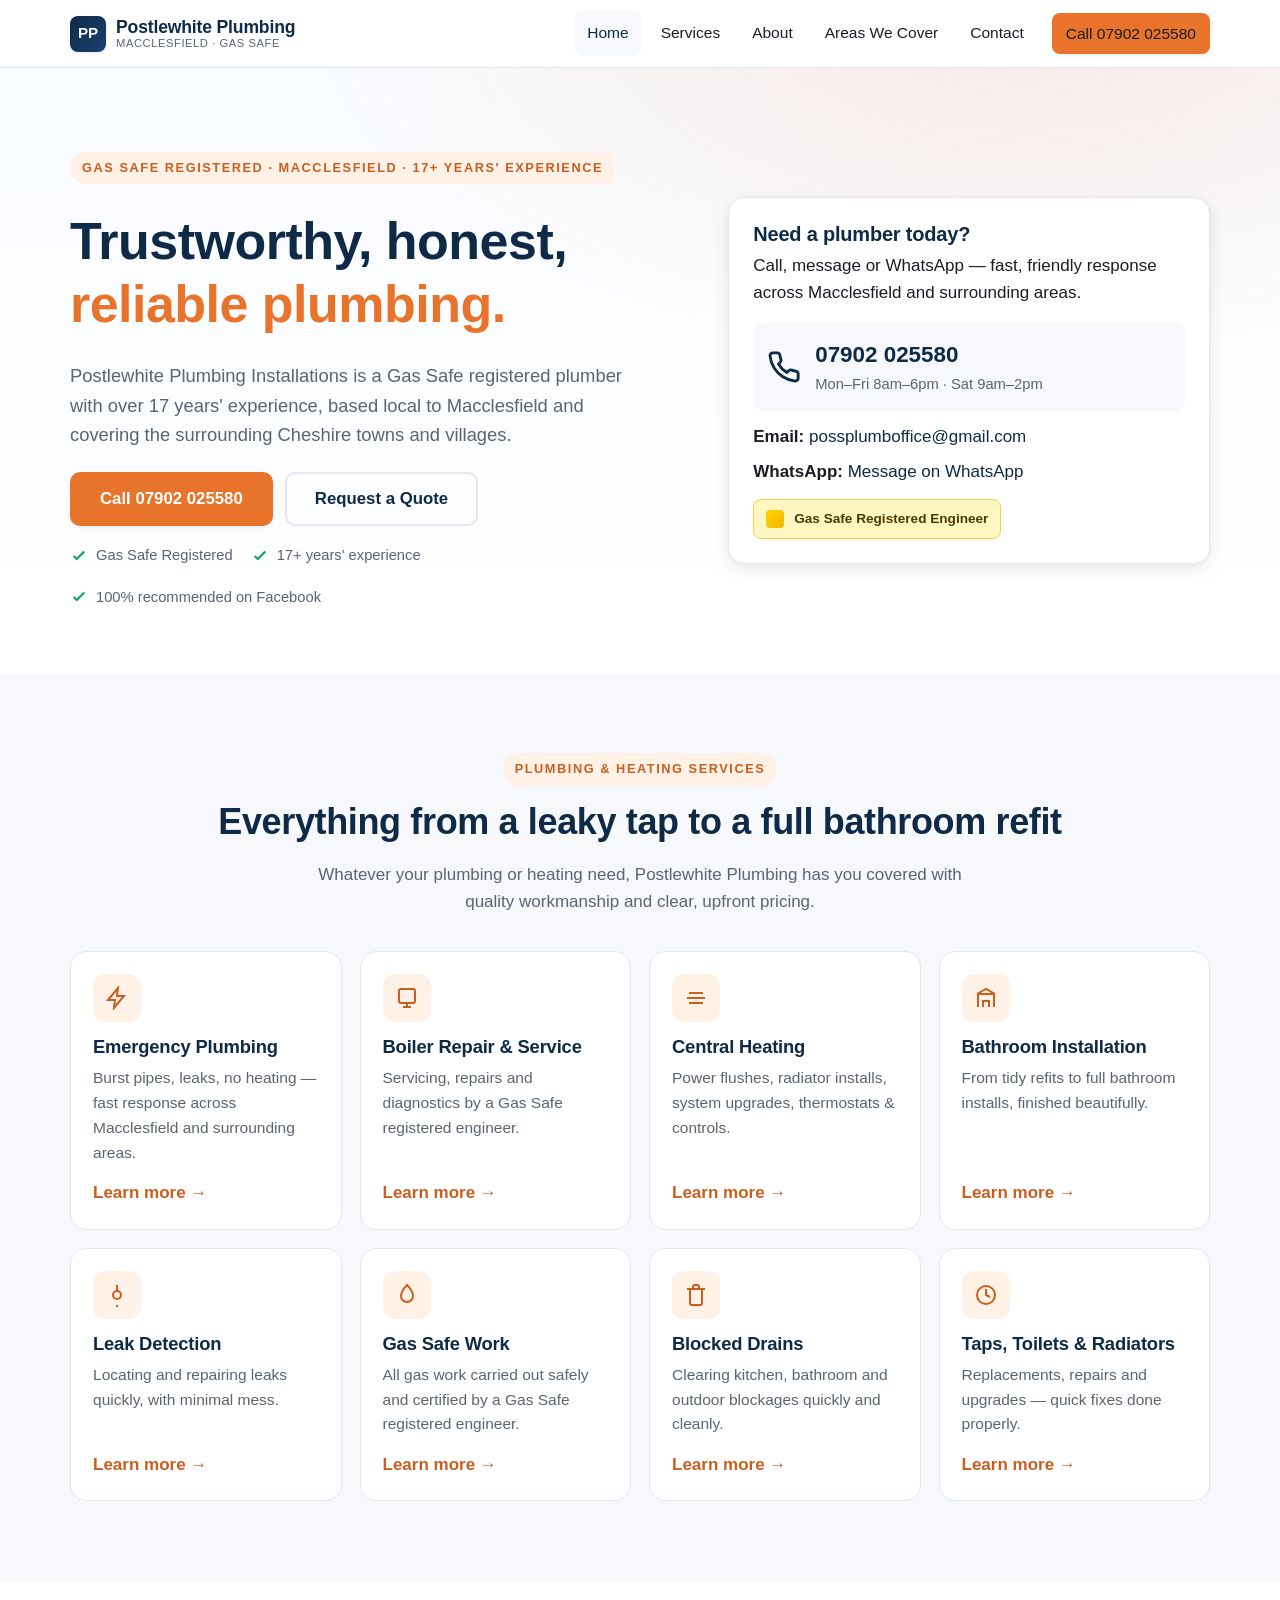
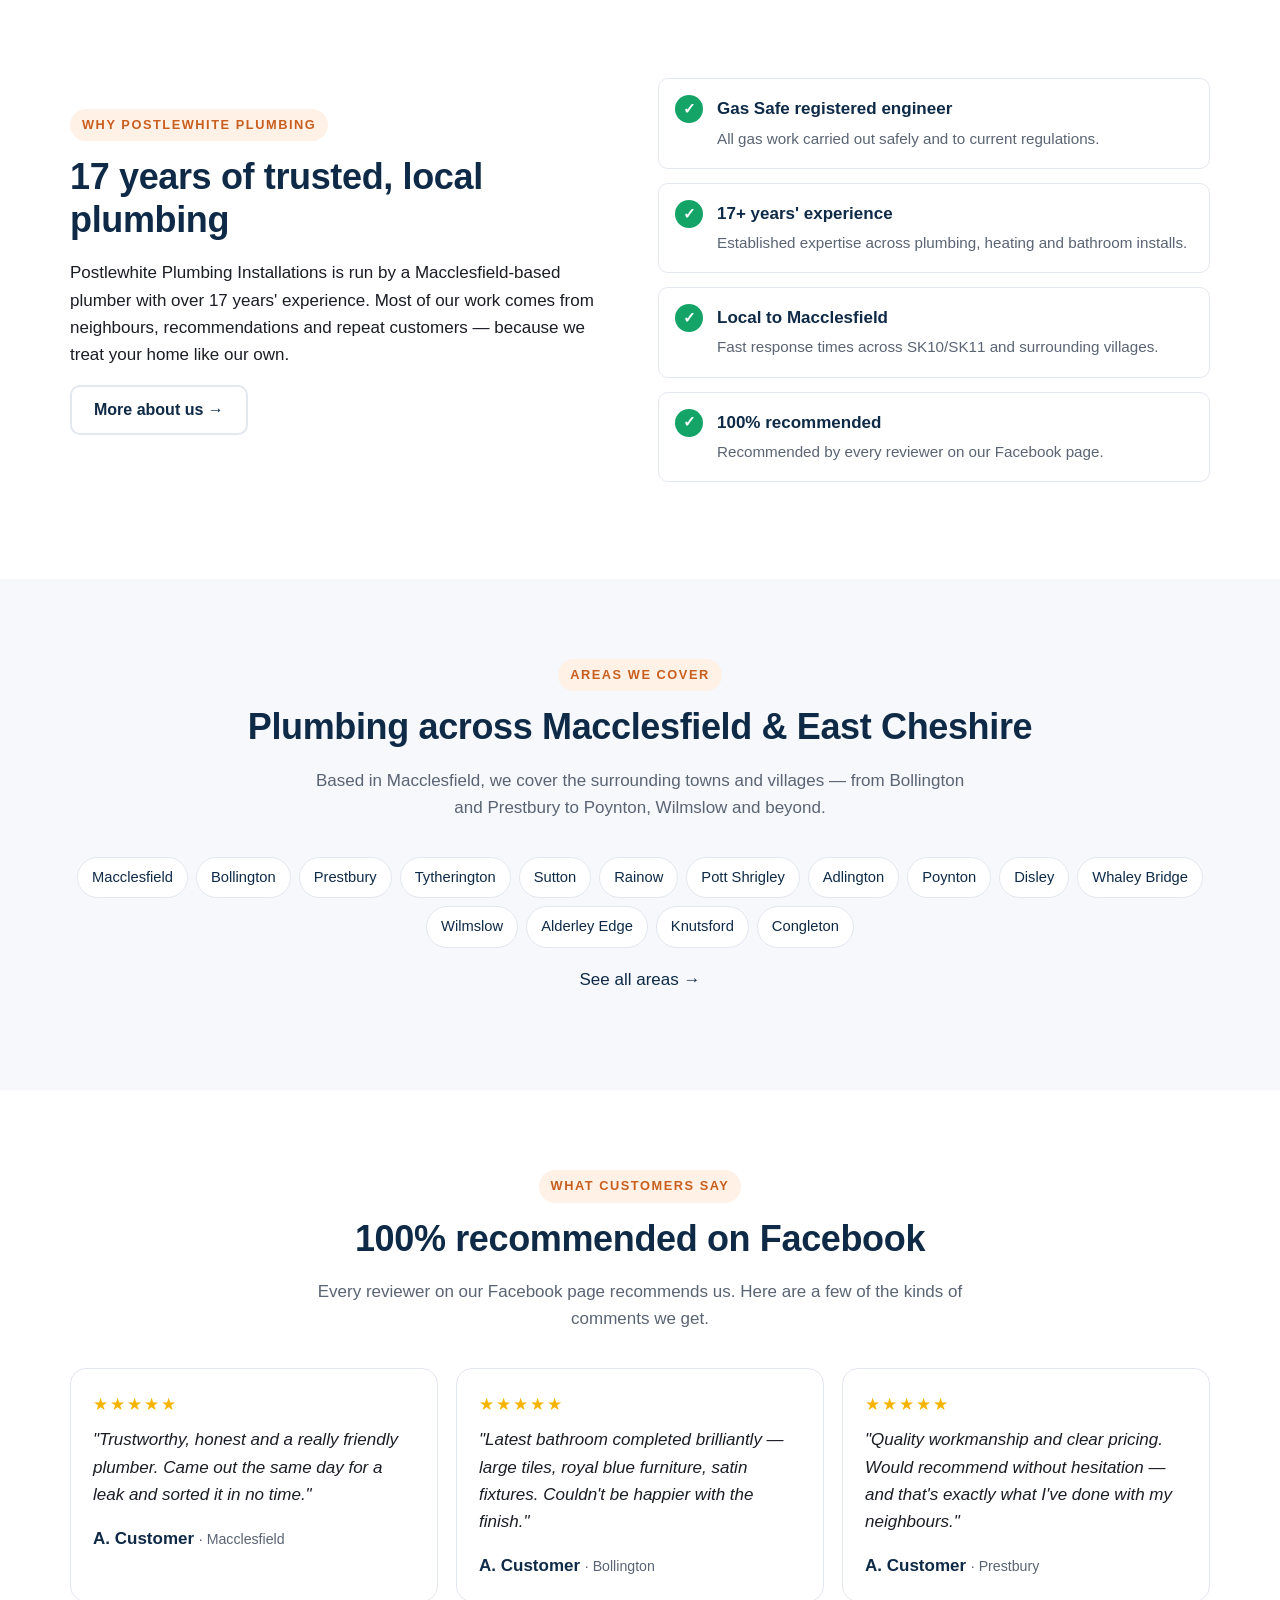
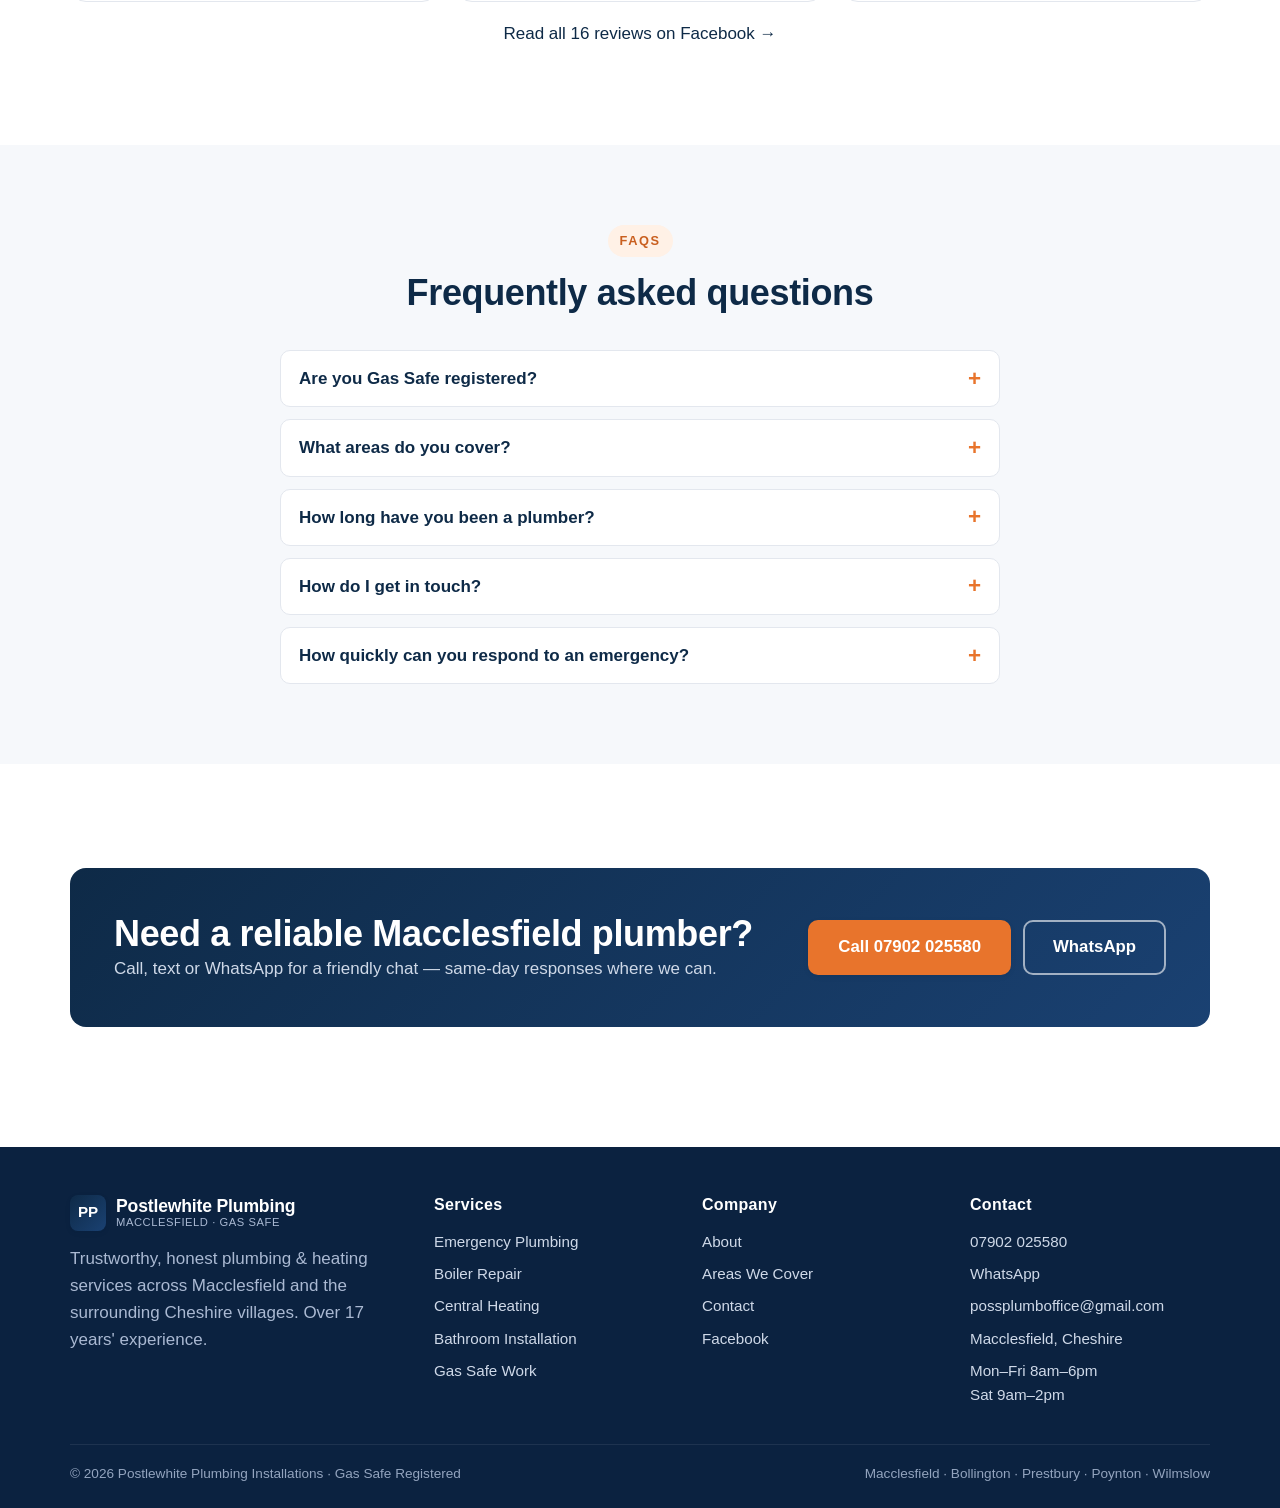
==== index.html @ 14b93db1 "Add files via upload" ====
<!doctype html>
<html lang="en-GB">
<head>
<meta charset="utf-8">
<meta name="viewport" content="width=device-width, initial-scale=1, viewport-fit=cover">
<meta name="theme-color" content="#0e2a47">

<title>Postlewhite Plumbing | Gas Safe Plumber in Macclesfield, Cheshire</title>
<meta name="description" content="Postlewhite Plumbing Installations — Gas Safe registered plumber with 17+ years' experience covering Macclesfield, Bollington, Prestbury, Poynton, Wilmslow and surrounding Cheshire areas. Trustworthy, honest, reliable. Call 07902 025580.">
<link rel="canonical" href="https://www.postlewhiteplumbing.co.uk/">

<!-- Open Graph / social -->
<meta property="og:type" content="website">
<meta property="og:locale" content="en_GB">
<meta property="og:title" content="Postlewhite Plumbing | Gas Safe Plumber in Macclesfield">
<meta property="og:description" content="Trustworthy, honest plumbing &amp; heating across Macclesfield and surrounding Cheshire villages. 17+ years' experience. Gas Safe registered.">
<meta property="og:url" content="https://www.postlewhiteplumbing.co.uk/">
<meta property="og:site_name" content="Postlewhite Plumbing">
<meta property="og:image" content="https://www.postlewhiteplumbing.co.uk/assets/img/og-image.svg">
<meta name="twitter:card" content="summary_large_image">
<meta name="twitter:title" content="Postlewhite Plumbing | Gas Safe Plumber in Macclesfield">
<meta name="twitter:description" content="Trustworthy, honest plumbing &amp; heating across Macclesfield. 17+ years' experience.">

<!-- Favicons -->
<link rel="icon" href="assets/img/favicon.svg" type="image/svg+xml">
<link rel="apple-touch-icon" href="assets/img/apple-touch-icon.png">

<link rel="stylesheet" href="assets/css/styles.css">

<!--
  TODO before publishing:
  - Add real Gas Safe Register number where it says "[verify]"
  - Replace placeholder reviews with real ones from FB (with customer permission)
  - Add real OG image at /assets/img/og-image.png (1200x630)
  - Confirm opening hours are correct
-->

<!-- Schema.org: LocalBusiness / Plumber -->
<script type="application/ld+json">
{
  "@context": "https://schema.org",
  "@type": "Plumber",
  "name": "Postlewhite Plumbing Installations",
  "alternateName": "Postlewhite Plumbing",
  "image": "https://www.postlewhiteplumbing.co.uk/assets/img/og-image.svg",
  "url": "https://www.postlewhiteplumbing.co.uk/",
  "telephone": "+447902025580",
  "email": "possplumboffice@gmail.com",
  "priceRange": "££",
  "description": "Trustworthy, honest and reliable Gas Safe registered plumber with over 17 years' experience covering Macclesfield and surrounding Cheshire areas.",
  "address": {
    "@type": "PostalAddress",
    "addressLocality": "Macclesfield",
    "addressRegion": "Cheshire",
    "postalCode": "SK10",
    "addressCountry": "GB"
  },
  "geo": {
    "@type": "GeoCoordinates",
    "latitude": 53.2587,
    "longitude": -2.1252
  },
  "areaServed": [
    "Macclesfield", "Bollington", "Prestbury", "Tytherington", "Sutton",
    "Rainow", "Pott Shrigley", "Adlington", "Poynton", "Disley",
    "Whaley Bridge", "Wilmslow", "Alderley Edge", "Knutsford", "Congleton"
  ],
  "openingHoursSpecification": [
    {
      "@type": "OpeningHoursSpecification",
      "dayOfWeek": ["Monday","Tuesday","Wednesday","Thursday","Friday"],
      "opens": "08:00",
      "closes": "18:00"
    },
    {
      "@type": "OpeningHoursSpecification",
      "dayOfWeek": ["Saturday"],
      "opens": "09:00",
      "closes": "14:00"
    }
  ],
  "aggregateRating": {
    "@type": "AggregateRating",
    "ratingValue": "5.0",
    "reviewCount": "16",
    "bestRating": "5"
  },
  "hasCredential": {
    "@type": "EducationalOccupationalCredential",
    "credentialCategory": "Gas Safe Register",
    "name": "Gas Safe Registered Engineer"
  },
  "sameAs": [
    "https://www.facebook.com/Postlewhiteplumbing/"
  ]
}
</script>
</head>
<body>
<a class="skip-link" href="#main">Skip to main content</a>

<header class="site-header">
  <div class="container">
    <a class="brand" href="index.html" aria-label="Postlewhite Plumbing — home">
      <span class="brand-mark" aria-hidden="true">PP</span>
      <span class="brand-name">Postlewhite Plumbing<small>Macclesfield · Gas Safe</small></span>
    </a>

    <button class="nav-toggle" type="button" aria-label="Open menu" aria-controls="primary-nav" aria-expanded="false">
      <span></span>
    </button>

    <nav id="primary-nav" class="primary-nav" aria-label="Main">
      <a href="index.html">Home</a>
      <a href="services.html">Services</a>
      <a href="about.html">About</a>
      <a href="areas.html">Areas We Cover</a>
      <a href="contact.html">Contact</a>
      <a class="header-cta btn btn-primary" href="tel:+447902025580">Call 07902 025580</a>
    </nav>
  </div>
</header>

<main id="main">

  <!-- HERO -->
  <section class="hero">
    <div class="container hero-grid">
      <div>
        <span class="eyebrow hero-eyebrow">Gas Safe registered · Macclesfield · 17+ years' experience</span>
        <h1>Trustworthy, honest, <span>reliable plumbing.</span></h1>
        <p class="lead">Postlewhite Plumbing Installations is a Gas Safe registered plumber with over 17 years' experience, based local to Macclesfield and covering the surrounding Cheshire towns and villages.</p>

        <div class="hero-cta">
          <a class="btn btn-primary btn-lg" href="tel:+447902025580">Call 07902 025580</a>
          <a class="btn btn-ghost btn-lg" href="contact.html">Request a Quote</a>
        </div>

        <div class="hero-trust">
          <span class="trust-item"><svg width="18" height="18" viewBox="0 0 24 24" fill="none" stroke="currentColor" stroke-width="3"><path d="M5 12l4 4 10-10"/></svg> Gas Safe Registered</span>
          <span class="trust-item"><svg width="18" height="18" viewBox="0 0 24 24" fill="none" stroke="currentColor" stroke-width="3"><path d="M5 12l4 4 10-10"/></svg> 17+ years' experience</span>
          <span class="trust-item"><svg width="18" height="18" viewBox="0 0 24 24" fill="none" stroke="currentColor" stroke-width="3"><path d="M5 12l4 4 10-10"/></svg> 100% recommended on Facebook</span>
        </div>
      </div>

      <aside class="hero-card" aria-label="Contact at a glance">
        <h3>Need a plumber today?</h3>
        <p>Call, message or WhatsApp — fast, friendly response across Macclesfield and surrounding areas.</p>
        <div class="quick-call">
          <svg width="34" height="34" viewBox="0 0 24 24" fill="none" stroke="#0e2a47" stroke-width="2" stroke-linecap="round" stroke-linejoin="round" aria-hidden="true"><path d="M22 16.92v3a2 2 0 0 1-2.18 2 19.79 19.79 0 0 1-8.63-3.07 19.5 19.5 0 0 1-6-6 19.79 19.79 0 0 1-3.07-8.67A2 2 0 0 1 4.11 2h3a2 2 0 0 1 2 1.72 12.84 12.84 0 0 0 .7 2.81 2 2 0 0 1-.45 2.11L8.09 9.91a16 16 0 0 0 6 6l1.27-1.27a2 2 0 0 1 2.11-.45 12.84 12.84 0 0 0 2.81.7A2 2 0 0 1 22 16.92z"/></svg>
          <div>
            <div class="num">07902 025580</div>
            <div class="hours">Mon–Fri 8am–6pm · Sat 9am–2pm</div>
          </div>
        </div>
        <p style="margin-bottom:8px"><strong>Email:</strong> <a href="mailto:possplumboffice@gmail.com">possplumboffice@gmail.com</a></p>
        <p style="margin-bottom:14px"><strong>WhatsApp:</strong> <a href="https://wa.me/447902025580" rel="noopener">Message on WhatsApp</a></p>
        <span class="gas-safe">Gas Safe Registered Engineer</span>
      </aside>
    </div>
  </section>

  <!-- SERVICES -->
  <section class="section section-alt" id="services">
    <div class="container">
      <div class="section-head">
        <span class="eyebrow">Plumbing &amp; Heating Services</span>
        <h2>Everything from a leaky tap to a full bathroom refit</h2>
        <p>Whatever your plumbing or heating need, Postlewhite Plumbing has you covered with quality workmanship and clear, upfront pricing.</p>
      </div>

      <div class="grid grid-2 grid-4">
        <article class="card">
          <div class="card-icon">
            <svg width="24" height="24" viewBox="0 0 24 24" fill="none" stroke="currentColor" stroke-width="2"><path d="M13 2 3 14h7l-1 8 10-12h-7z"/></svg>
          </div>
          <h3>Emergency Plumbing</h3>
          <p>Burst pipes, leaks, no heating — fast response across Macclesfield and surrounding areas.</p>
          <a class="card-link" href="services.html#emergency">Learn more →</a>
        </article>

        <article class="card">
          <div class="card-icon">
            <svg width="24" height="24" viewBox="0 0 24 24" fill="none" stroke="currentColor" stroke-width="2"><rect x="4" y="3" width="16" height="14" rx="2"/><path d="M8 21h8M12 17v4"/></svg>
          </div>
          <h3>Boiler Repair &amp; Service</h3>
          <p>Servicing, repairs and diagnostics by a Gas Safe registered engineer.</p>
          <a class="card-link" href="services.html#boilers">Learn more →</a>
        </article>

        <article class="card">
          <div class="card-icon">
            <svg width="24" height="24" viewBox="0 0 24 24" fill="none" stroke="currentColor" stroke-width="2"><path d="M3 12h18M5 7h14M5 17h14"/></svg>
          </div>
          <h3>Central Heating</h3>
          <p>Power flushes, radiator installs, system upgrades, thermostats &amp; controls.</p>
          <a class="card-link" href="services.html#heating">Learn more →</a>
        </article>

        <article class="card">
          <div class="card-icon">
            <svg width="24" height="24" viewBox="0 0 24 24" fill="none" stroke="currentColor" stroke-width="2"><path d="M4 21V8h16v13M9 21v-6h6v6M3 8l9-5 9 5"/></svg>
          </div>
          <h3>Bathroom Installation</h3>
          <p>From tidy refits to full bathroom installs, finished beautifully.</p>
          <a class="card-link" href="services.html#bathrooms">Learn more →</a>
        </article>

        <article class="card">
          <div class="card-icon">
            <svg width="24" height="24" viewBox="0 0 24 24" fill="none" stroke="currentColor" stroke-width="2"><path d="M12 2v6m0 0a4 4 0 1 0 0 8 4 4 0 0 0 0-8zm0 14v6"/></svg>
          </div>
          <h3>Leak Detection</h3>
          <p>Locating and repairing leaks quickly, with minimal mess.</p>
          <a class="card-link" href="services.html#leaks">Learn more →</a>
        </article>

        <article class="card">
          <div class="card-icon">
            <svg width="24" height="24" viewBox="0 0 24 24" fill="none" stroke="currentColor" stroke-width="2"><path d="M12 2C8 6 6 9 6 13a6 6 0 0 0 12 0c0-4-2-7-6-11z"/></svg>
          </div>
          <h3>Gas Safe Work</h3>
          <p>All gas work carried out safely and certified by a Gas Safe registered engineer.</p>
          <a class="card-link" href="services.html#gas">Learn more →</a>
        </article>

        <article class="card">
          <div class="card-icon">
            <svg width="24" height="24" viewBox="0 0 24 24" fill="none" stroke="currentColor" stroke-width="2"><path d="M3 6h18M6 6v14a2 2 0 0 0 2 2h8a2 2 0 0 0 2-2V6M9 6V4a2 2 0 0 1 2-2h2a2 2 0 0 1 2 2v2"/></svg>
          </div>
          <h3>Blocked Drains</h3>
          <p>Clearing kitchen, bathroom and outdoor blockages quickly and cleanly.</p>
          <a class="card-link" href="services.html#drains">Learn more →</a>
        </article>

        <article class="card">
          <div class="card-icon">
            <svg width="24" height="24" viewBox="0 0 24 24" fill="none" stroke="currentColor" stroke-width="2"><circle cx="12" cy="12" r="9"/><path d="M12 6v6l4 2"/></svg>
          </div>
          <h3>Taps, Toilets &amp; Radiators</h3>
          <p>Replacements, repairs and upgrades — quick fixes done properly.</p>
          <a class="card-link" href="services.html#repairs">Learn more →</a>
        </article>
      </div>
    </div>
  </section>

  <!-- WHY US -->
  <section class="section">
    <div class="container">
      <div class="grid grid-2" style="gap:36px; align-items:center;">
        <div>
          <span class="eyebrow">Why Postlewhite Plumbing</span>
          <h2>17 years of trusted, local plumbing</h2>
          <p>Postlewhite Plumbing Installations is run by a Macclesfield-based plumber with over 17 years' experience. Most of our work comes from neighbours, recommendations and repeat customers — because we treat your home like our own.</p>
          <p><a class="btn btn-ghost" href="about.html">More about us →</a></p>
        </div>
        <ul class="why-list">
          <li>
            <span class="check" aria-hidden="true">✓</span>
            <div><strong>Gas Safe registered engineer</strong><span>All gas work carried out safely and to current regulations.</span></div>
          </li>
          <li>
            <span class="check" aria-hidden="true">✓</span>
            <div><strong>17+ years' experience</strong><span>Established expertise across plumbing, heating and bathroom installs.</span></div>
          </li>
          <li>
            <span class="check" aria-hidden="true">✓</span>
            <div><strong>Local to Macclesfield</strong><span>Fast response times across SK10/SK11 and surrounding villages.</span></div>
          </li>
          <li>
            <span class="check" aria-hidden="true">✓</span>
            <div><strong>100% recommended</strong><span>Recommended by every reviewer on our Facebook page.</span></div>
          </li>
        </ul>
      </div>
    </div>
  </section>

  <!-- AREAS -->
  <section class="section section-alt">
    <div class="container">
      <div class="section-head">
        <span class="eyebrow">Areas We Cover</span>
        <h2>Plumbing across Macclesfield &amp; East Cheshire</h2>
        <p>Based in Macclesfield, we cover the surrounding towns and villages — from Bollington and Prestbury to Poynton, Wilmslow and beyond.</p>
      </div>
      <div class="area-tags">
        <a class="area-tag" href="areas.html#macclesfield">Macclesfield</a>
        <a class="area-tag" href="areas.html#bollington">Bollington</a>
        <a class="area-tag" href="areas.html#prestbury">Prestbury</a>
        <a class="area-tag" href="areas.html#tytherington">Tytherington</a>
        <a class="area-tag" href="areas.html#sutton">Sutton</a>
        <a class="area-tag" href="areas.html#rainow">Rainow</a>
        <a class="area-tag" href="areas.html#pott-shrigley">Pott Shrigley</a>
        <a class="area-tag" href="areas.html#adlington">Adlington</a>
        <a class="area-tag" href="areas.html#poynton">Poynton</a>
        <a class="area-tag" href="areas.html#disley">Disley</a>
        <a class="area-tag" href="areas.html#whaley-bridge">Whaley Bridge</a>
        <a class="area-tag" href="areas.html#wilmslow">Wilmslow</a>
        <a class="area-tag" href="areas.html#alderley-edge">Alderley Edge</a>
        <a class="area-tag" href="areas.html#knutsford">Knutsford</a>
        <a class="area-tag" href="areas.html#congleton">Congleton</a>
      </div>
      <p style="text-align:center; margin-top:18px;"><a href="areas.html">See all areas →</a></p>
    </div>
  </section>

  <!-- TESTIMONIALS (placeholder content — replace with real Facebook reviews before publishing) -->
  <section class="section">
    <div class="container">
      <div class="section-head">
        <span class="eyebrow">What Customers Say</span>
        <h2>100% recommended on Facebook</h2>
        <p>Every reviewer on our Facebook page recommends us. Here are a few of the kinds of comments we get.</p>
      </div>
      <div class="grid grid-3">
        <!-- PLACEHOLDER REVIEW — replace with a real Facebook review (with customer permission) -->
        <article class="review">
          <div class="stars" aria-label="5 out of 5 stars">★★★★★</div>
          <p>"Trustworthy, honest and a really friendly plumber. Came out the same day for a leak and sorted it in no time."</p>
          <div class="who">A. Customer <small>· Macclesfield</small></div>
        </article>
        <!-- PLACEHOLDER REVIEW — replace with a real Facebook review (with customer permission) -->
        <article class="review">
          <div class="stars" aria-label="5 out of 5 stars">★★★★★</div>
          <p>"Latest bathroom completed brilliantly — large tiles, royal blue furniture, satin fixtures. Couldn't be happier with the finish."</p>
          <div class="who">A. Customer <small>· Bollington</small></div>
        </article>
        <!-- PLACEHOLDER REVIEW — replace with a real Facebook review (with customer permission) -->
        <article class="review">
          <div class="stars" aria-label="5 out of 5 stars">★★★★★</div>
          <p>"Quality workmanship and clear pricing. Would recommend without hesitation — and that's exactly what I've done with my neighbours."</p>
          <div class="who">A. Customer <small>· Prestbury</small></div>
        </article>
      </div>
      <p style="text-align:center; margin-top:18px;"><a href="https://www.facebook.com/Postlewhiteplumbing/" rel="noopener">Read all 16 reviews on Facebook →</a></p>
    </div>
  </section>

  <!-- FAQ -->
  <section class="section section-alt">
    <div class="container section-narrow">
      <div class="section-head">
        <span class="eyebrow">FAQs</span>
        <h2>Frequently asked questions</h2>
      </div>
      <div class="faq">
        <details>
          <summary>Are you Gas Safe registered?</summary>
          <p>Yes — all gas work is carried out by a Gas Safe registered engineer. Our registration details are available on request and on every quote and invoice.</p>
        </details>
        <details>
          <summary>What areas do you cover?</summary>
          <p>We're based in Macclesfield and cover the surrounding Cheshire towns and villages including Bollington, Prestbury, Poynton, Disley, Wilmslow, Alderley Edge, Knutsford and Congleton. <a href="areas.html">See the full list →</a></p>
        </details>
        <details>
          <summary>How long have you been a plumber?</summary>
          <p>Over 17 years' experience in the plumbing industry, covering everything from emergency repairs to full bathroom installations.</p>
        </details>
        <details>
          <summary>How do I get in touch?</summary>
          <p>Call or text 07902 025580, message us on WhatsApp, email <a href="mailto:possplumboffice@gmail.com">possplumboffice@gmail.com</a>, or send a message via Facebook.</p>
        </details>
        <details>
          <summary>How quickly can you respond to an emergency?</summary>
          <p>We do our best to respond to local emergencies the same day. Give us a call and we'll let you know our soonest availability.</p>
        </details>
      </div>

      <script type="application/ld+json">
      {
        "@context": "https://schema.org",
        "@type": "FAQPage",
        "mainEntity": [
          {"@type":"Question","name":"Are you Gas Safe registered?","acceptedAnswer":{"@type":"Answer","text":"Yes — all gas work is carried out by a Gas Safe registered engineer."}},
          {"@type":"Question","name":"What areas do you cover?","acceptedAnswer":{"@type":"Answer","text":"Macclesfield and surrounding Cheshire including Bollington, Prestbury, Poynton, Disley, Wilmslow, Alderley Edge, Knutsford and Congleton."}},
          {"@type":"Question","name":"How long have you been a plumber?","acceptedAnswer":{"@type":"Answer","text":"Over 17 years' experience in the plumbing industry, from emergency repairs to full bathroom installations."}},
          {"@type":"Question","name":"How do I get in touch?","acceptedAnswer":{"@type":"Answer","text":"Call or text 07902 025580, message us on WhatsApp, email possplumboffice@gmail.com, or send a message via Facebook."}},
          {"@type":"Question","name":"How quickly can you respond to an emergency?","acceptedAnswer":{"@type":"Answer","text":"We do our best to respond to local emergencies the same day."}}
        ]
      }
      </script>
    </div>
  </section>

  <!-- FINAL CTA -->
  <section class="section">
    <div class="container">
      <div class="cta-band">
        <div>
          <h2>Need a reliable Macclesfield plumber?</h2>
          <p>Call, text or WhatsApp for a friendly chat — same-day responses where we can.</p>
        </div>
        <div class="btns">
          <a class="btn btn-primary btn-lg" href="tel:+447902025580">Call 07902 025580</a>
          <a class="btn btn-outline btn-lg" href="https://wa.me/447902025580" rel="noopener">WhatsApp</a>
        </div>
      </div>
    </div>
  </section>

</main>

<footer class="site-footer">
  <div class="container">
    <div class="footer-grid">
      <div class="footer-brand">
        <a class="brand" href="index.html" style="color:#fff">
          <span class="brand-mark">PP</span>
          <span class="brand-name" style="color:#fff">Postlewhite Plumbing<small style="color:#aab9d2">Macclesfield · Gas Safe</small></span>
        </a>
        <p style="margin-top:14px;">Trustworthy, honest plumbing &amp; heating services across Macclesfield and the surrounding Cheshire villages. Over 17 years' experience.</p>
      </div>
      <div>
        <h4>Services</h4>
        <ul>
          <li><a href="services.html#emergency">Emergency Plumbing</a></li>
          <li><a href="services.html#boilers">Boiler Repair</a></li>
          <li><a href="services.html#heating">Central Heating</a></li>
          <li><a href="services.html#bathrooms">Bathroom Installation</a></li>
          <li><a href="services.html#gas">Gas Safe Work</a></li>
        </ul>
      </div>
      <div>
        <h4>Company</h4>
        <ul>
          <li><a href="about.html">About</a></li>
          <li><a href="areas.html">Areas We Cover</a></li>
          <li><a href="contact.html">Contact</a></li>
          <li><a href="https://www.facebook.com/Postlewhiteplumbing/" rel="noopener">Facebook</a></li>
        </ul>
      </div>
      <div>
        <h4>Contact</h4>
        <ul>
          <li><a href="tel:+447902025580">07902 025580</a></li>
          <li><a href="https://wa.me/447902025580" rel="noopener">WhatsApp</a></li>
          <li><a href="mailto:possplumboffice@gmail.com">possplumboffice@gmail.com</a></li>
          <li>Macclesfield, Cheshire</li>
          <li>Mon–Fri 8am–6pm<br>Sat 9am–2pm</li>
        </ul>
      </div>
    </div>
    <div class="footer-bottom">
      <span>© <span id="year">2026</span> Postlewhite Plumbing Installations · Gas Safe Registered</span>
      <span>Macclesfield · Bollington · Prestbury · Poynton · Wilmslow</span>
    </div>
  </div>
</footer>

<a class="mobile-cta" href="tel:+447902025580" aria-label="Call Postlewhite Plumbing">
  <svg width="20" height="20" viewBox="0 0 24 24" fill="none" stroke="currentColor" stroke-width="2.4" stroke-linecap="round" stroke-linejoin="round" aria-hidden="true"><path d="M22 16.92v3a2 2 0 0 1-2.18 2 19.79 19.79 0 0 1-8.63-3.07 19.5 19.5 0 0 1-6-6 19.79 19.79 0 0 1-3.07-8.67A2 2 0 0 1 4.11 2h3a2 2 0 0 1 2 1.72 12.84 12.84 0 0 0 .7 2.81 2 2 0 0 1-.45 2.11L8.09 9.91a16 16 0 0 0 6 6l1.27-1.27a2 2 0 0 1 2.11-.45 12.84 12.84 0 0 0 2.81.7A2 2 0 0 1 22 16.92z"/></svg>
  Call 07902 025580
</a>

<script src="assets/js/main.js" defer></script>
</body>
</html>
---- assets/css/styles.css ----
/* =========================================================
   Postlewhite Plumbing — site styles
   Mobile-first, accessible, single stylesheet.
   ========================================================= */

:root {
  --primary: #0e2a47;
  --primary-dark: #081e36;
  --primary-light: #1a4172;
  --accent: #e8742c;
  --accent-dark: #c95f1f;
  --accent-soft: #fff1e6;
  --text: #1a1d24;
  --text-muted: #5a6473;
  --bg: #ffffff;
  --bg-alt: #f6f8fb;
  --bg-dark: #0b2240;
  --border: #e3e7ee;
  --success: #14a467;
  --danger: #d64545;
  --radius: 10px;
  --radius-lg: 16px;
  --shadow-sm: 0 1px 2px rgba(10, 32, 64, 0.06), 0 2px 6px rgba(10, 32, 64, 0.05);
  --shadow-md: 0 6px 18px rgba(10, 32, 64, 0.08), 0 2px 6px rgba(10, 32, 64, 0.04);
  --shadow-lg: 0 18px 40px rgba(10, 32, 64, 0.18);
  --container: 1180px;
  --header-h: 68px;
  --font-sans: "Inter", -apple-system, BlinkMacSystemFont, "Segoe UI", Roboto, "Helvetica Neue", Arial, sans-serif;
}

/* ---------- Reset / base ---------- */
*, *::before, *::after { box-sizing: border-box; }
html { scroll-behavior: smooth; -webkit-text-size-adjust: 100%; }
body {
  margin: 0;
  font-family: var(--font-sans);
  font-size: 17px;
  line-height: 1.6;
  color: var(--text);
  background: var(--bg);
  -webkit-font-smoothing: antialiased;
}
img, svg { max-width: 100%; height: auto; display: block; }
a { color: var(--primary); text-decoration: none; }
a:hover { color: var(--accent-dark); text-decoration: underline; }
h1, h2, h3, h4 {
  font-weight: 700;
  line-height: 1.2;
  color: var(--primary);
  margin: 0 0 0.5em;
  letter-spacing: -0.01em;
}
h1 { font-size: clamp(2rem, 5vw, 3.25rem); }
h2 { font-size: clamp(1.6rem, 3.5vw, 2.25rem); }
h3 { font-size: 1.25rem; }
p { margin: 0 0 1em; color: var(--text); }
.lead { font-size: 1.125rem; color: var(--text-muted); }
ul { padding-left: 1.25em; }

/* Skip link for accessibility */
.skip-link {
  position: absolute; left: -9999px; top: 0;
  background: var(--primary); color: #fff; padding: 10px 14px;
  z-index: 1000; border-radius: 0 0 8px 0;
}
.skip-link:focus { left: 0; }

/* ---------- Layout helpers ---------- */
.container {
  width: 100%;
  max-width: var(--container);
  margin: 0 auto;
  padding: 0 20px;
}
.section { padding: 56px 0; }
.section-alt { background: var(--bg-alt); }
.section-dark { background: var(--bg-dark); color: #e9eef6; }
.section-dark h1, .section-dark h2, .section-dark h3 { color: #fff; }
.section-dark p { color: #cfd9e8; }
.section-narrow { max-width: 760px; margin: 0 auto; }

.eyebrow {
  display: inline-block;
  font-size: 0.8rem;
  font-weight: 700;
  letter-spacing: 0.12em;
  text-transform: uppercase;
  color: var(--accent-dark);
  background: var(--accent-soft);
  padding: 6px 12px;
  border-radius: 999px;
  margin-bottom: 14px;
}

.section-head { text-align: center; margin-bottom: 36px; }
.section-head p { color: var(--text-muted); max-width: 680px; margin: 0 auto; }

/* ---------- Buttons ---------- */
.btn {
  display: inline-flex;
  align-items: center;
  justify-content: center;
  gap: 8px;
  padding: 14px 22px;
  border-radius: var(--radius);
  font-weight: 600;
  font-size: 1rem;
  border: 2px solid transparent;
  cursor: pointer;
  transition: transform 0.15s ease, background 0.15s ease, box-shadow 0.15s ease;
  text-decoration: none;
  line-height: 1.1;
}
.btn:hover { text-decoration: none; transform: translateY(-1px); }
.btn-primary { background: var(--accent); color: #fff; box-shadow: var(--shadow-sm); }
.btn-primary:hover { background: var(--accent-dark); color: #fff; box-shadow: var(--shadow-md); }
.btn-outline { background: transparent; color: #fff; border-color: rgba(255,255,255,0.6); }
.btn-outline:hover { background: rgba(255,255,255,0.08); color: #fff; }
.btn-ghost { background: transparent; color: var(--primary); border-color: var(--border); }
.btn-ghost:hover { background: var(--bg-alt); color: var(--primary); }
.btn-block { width: 100%; }
.btn-lg { padding: 16px 28px; font-size: 1.05rem; }

/* ---------- Header ---------- */
.site-header {
  position: sticky; top: 0; z-index: 50;
  background: rgba(255,255,255,0.96);
  backdrop-filter: saturate(160%) blur(8px);
  border-bottom: 1px solid var(--border);
  height: var(--header-h);
  display: flex; align-items: center;
}
.site-header .container {
  display: flex; align-items: center; justify-content: space-between; gap: 16px;
}
.brand {
  display: flex; align-items: center; gap: 10px;
  font-weight: 800; color: var(--primary);
  font-size: 1.1rem; letter-spacing: -0.01em;
}
.brand:hover { text-decoration: none; }
.brand-mark {
  width: 36px; height: 36px;
  background: linear-gradient(135deg, var(--primary) 0%, var(--primary-light) 100%);
  border-radius: 8px;
  display: grid; place-items: center;
  color: #fff; font-weight: 800; font-size: 0.95rem;
  box-shadow: var(--shadow-sm);
}
.brand-name { display: flex; flex-direction: column; line-height: 1.1; }
.brand-name small { font-weight: 500; color: var(--text-muted); font-size: 0.7rem; letter-spacing: 0.05em; text-transform: uppercase; }

.primary-nav {
  display: flex; align-items: center; gap: 8px;
}
.primary-nav a {
  color: var(--text);
  padding: 10px 12px;
  border-radius: 8px;
  font-weight: 500;
  font-size: 0.97rem;
}
.primary-nav a:hover, .primary-nav a[aria-current="page"] {
  background: var(--bg-alt);
  color: var(--primary);
  text-decoration: none;
}
.header-cta { margin-left: 8px; }

.nav-toggle {
  display: none;
  background: transparent; border: 1px solid var(--border);
  width: 44px; height: 44px;
  border-radius: 8px;
  align-items: center; justify-content: center;
  cursor: pointer;
}
.nav-toggle:focus { outline: 2px solid var(--accent); outline-offset: 2px; }
.nav-toggle span, .nav-toggle span::before, .nav-toggle span::after {
  display: block; width: 22px; height: 2px; background: var(--primary);
  position: relative; transition: transform 0.2s ease;
}
.nav-toggle span::before, .nav-toggle span::after { content: ""; position: absolute; left: 0; }
.nav-toggle span::before { top: -7px; }
.nav-toggle span::after { top: 7px; }
body.nav-open .nav-toggle span { background: transparent; }
body.nav-open .nav-toggle span::before { transform: translateY(7px) rotate(45deg); }
body.nav-open .nav-toggle span::after { transform: translateY(-7px) rotate(-45deg); }

/* ---------- Hero ---------- */
.hero {
  position: relative;
  background:
    radial-gradient(1200px 600px at 80% -10%, rgba(232,116,44,0.12) 0%, rgba(232,116,44,0) 60%),
    linear-gradient(180deg, #f8fbff 0%, #ffffff 100%);
  padding: 56px 0 40px;
  overflow: hidden;
}
.hero-grid {
  display: grid;
  grid-template-columns: 1fr;
  gap: 36px;
  align-items: center;
}
.hero-eyebrow { display: inline-flex; align-items: center; gap: 8px; }
.hero h1 { margin-top: 12px; }
.hero h1 span { color: var(--accent); }
.hero p.lead { font-size: 1.15rem; max-width: 560px; }

.hero-cta {
  display: flex; flex-wrap: wrap; gap: 12px; margin: 22px 0 18px;
}
.hero-trust {
  display: flex; flex-wrap: wrap; gap: 18px; align-items: center; color: var(--text-muted);
  font-size: 0.92rem; margin-top: 10px;
}
.hero-trust .trust-item { display: inline-flex; align-items: center; gap: 8px; }
.hero-trust svg { color: var(--success); flex: none; }

.hero-card {
  background: #fff;
  border: 1px solid var(--border);
  border-radius: var(--radius-lg);
  padding: 24px;
  box-shadow: var(--shadow-md);
}
.hero-card h3 { margin-bottom: 6px; }
.hero-card .quick-call {
  display: flex; align-items: center; gap: 14px;
  background: var(--bg-alt); padding: 14px; border-radius: var(--radius);
  margin: 12px 0;
}
.hero-card .quick-call .num {
  font-size: 1.4rem; font-weight: 800; color: var(--primary);
}
.hero-card .hours { color: var(--text-muted); font-size: 0.92rem; }
.gas-safe {
  display: inline-flex; align-items: center; gap: 10px;
  background: #fff7c2; color: #4a3a00;
  padding: 8px 12px; border-radius: 8px; font-size: 0.85rem; font-weight: 600;
  border: 1px solid #f0d44a;
}
.gas-safe::before {
  content: ""; width: 18px; height: 18px;
  background: #ffd400;
  border-radius: 4px;
  display: inline-block;
  flex: none;
  background-image: linear-gradient(135deg, #ffd400 0%, #f3b800 100%);
}

/* ---------- Service cards ---------- */
.grid {
  display: grid;
  grid-template-columns: 1fr;
  gap: 18px;
}
@media (min-width: 640px) {
  .grid-2 { grid-template-columns: repeat(2, 1fr); }
}
@media (min-width: 900px) {
  .grid-3 { grid-template-columns: repeat(3, 1fr); }
  .grid-4 { grid-template-columns: repeat(4, 1fr); }
}

.card {
  background: #fff;
  border: 1px solid var(--border);
  border-radius: var(--radius-lg);
  padding: 22px;
  transition: transform 0.18s ease, box-shadow 0.18s ease, border-color 0.18s ease;
  height: 100%;
  display: flex; flex-direction: column;
}
.card:hover {
  transform: translateY(-3px);
  box-shadow: var(--shadow-md);
  border-color: #d4dcea;
}
.card-icon {
  width: 48px; height: 48px;
  display: grid; place-items: center;
  border-radius: 12px;
  background: var(--accent-soft);
  color: var(--accent-dark);
  margin-bottom: 14px;
}
.card h3 { font-size: 1.15rem; margin-bottom: 8px; }
.card p { color: var(--text-muted); font-size: 0.97rem; margin-bottom: 14px; }
.card .card-link {
  margin-top: auto; font-weight: 600; color: var(--accent-dark);
}

/* ---------- Why-us ---------- */
.why-list { list-style: none; padding: 0; display: grid; gap: 14px; }
.why-list li {
  display: flex; gap: 14px; align-items: flex-start;
  padding: 16px; background: #fff; border-radius: var(--radius); border: 1px solid var(--border);
}
.why-list .check {
  width: 28px; height: 28px; flex: none;
  border-radius: 50%; background: var(--success); color: #fff;
  display: grid; place-items: center; font-weight: 700;
}
.why-list strong { display: block; color: var(--primary); margin-bottom: 2px; }
.why-list span { color: var(--text-muted); font-size: 0.95rem; }

/* ---------- Areas ---------- */
.area-tags {
  display: flex; flex-wrap: wrap; gap: 8px; justify-content: center;
}
.area-tag {
  background: #fff; border: 1px solid var(--border);
  padding: 8px 14px; border-radius: 999px;
  color: var(--primary); font-weight: 500; font-size: 0.92rem;
}
.area-tag:hover { background: var(--accent-soft); color: var(--accent-dark); border-color: #f1c8a8; text-decoration: none; }

/* ---------- Testimonials ---------- */
.review {
  background: #fff; border: 1px solid var(--border);
  padding: 22px; border-radius: var(--radius-lg);
}
.review .stars { color: #f4b400; letter-spacing: 2px; margin-bottom: 8px; }
.review p { font-style: italic; color: var(--text); }
.review .who { font-weight: 600; color: var(--primary); margin-top: 10px; }
.review .who small { font-weight: 400; color: var(--text-muted); }

/* ---------- FAQ ---------- */
.faq { display: grid; gap: 12px; }
.faq details {
  background: #fff; border: 1px solid var(--border);
  border-radius: var(--radius); padding: 14px 18px;
}
.faq summary {
  cursor: pointer; font-weight: 600; color: var(--primary);
  list-style: none; padding-right: 28px; position: relative;
}
.faq summary::-webkit-details-marker { display: none; }
.faq summary::after {
  content: "+"; position: absolute; right: 0; top: 50%;
  transform: translateY(-50%); font-size: 1.4rem; color: var(--accent);
}
.faq details[open] summary::after { content: "−"; }
.faq details p { margin: 12px 0 0; color: var(--text-muted); }

/* ---------- CTA band ---------- */
.cta-band {
  background: linear-gradient(135deg, var(--primary) 0%, var(--primary-light) 100%);
  color: #fff;
  border-radius: var(--radius-lg);
  padding: 32px;
  display: grid; gap: 18px;
  text-align: center;
  margin-top: 24px;
}
.cta-band h2 { color: #fff; margin: 0; }
.cta-band p { color: #cfd9e8; margin: 0; }
.cta-band .btns { display: flex; flex-wrap: wrap; gap: 12px; justify-content: center; }

/* ---------- Forms ---------- */
.form { display: grid; gap: 14px; }
.form label { font-weight: 600; color: var(--primary); display: block; margin-bottom: 6px; font-size: 0.95rem; }
.form input,
.form select,
.form textarea {
  width: 100%; padding: 12px 14px;
  border: 1px solid var(--border);
  border-radius: var(--radius);
  font: inherit; color: var(--text); background: #fff;
  transition: border-color 0.15s ease, box-shadow 0.15s ease;
}
.form input:focus,
.form select:focus,
.form textarea:focus {
  outline: none;
  border-color: var(--accent);
  box-shadow: 0 0 0 3px rgba(232,116,44,0.18);
}
.form textarea { min-height: 130px; resize: vertical; }
.form .row-2 { display: grid; grid-template-columns: 1fr; gap: 14px; }
@media (min-width: 640px) {
  .form .row-2 { grid-template-columns: 1fr 1fr; }
}
.form .help { color: var(--text-muted); font-size: 0.88rem; margin-top: 4px; }

/* ---------- Contact info card ---------- */
.contact-grid {
  display: grid; gap: 22px; grid-template-columns: 1fr;
}
@media (min-width: 900px) {
  .contact-grid { grid-template-columns: 1.1fr 1fr; }
}
.info-block {
  background: #fff; border: 1px solid var(--border);
  border-radius: var(--radius-lg); padding: 22px;
}
.info-block h3 { margin-bottom: 6px; }
.info-row { display: flex; gap: 14px; padding: 10px 0; border-top: 1px dashed var(--border); }
.info-row:first-of-type { border-top: 0; }
.info-row .lbl { font-weight: 600; color: var(--text-muted); min-width: 110px; }
.info-row .val { color: var(--text); }

/* ---------- Footer ---------- */
.site-footer {
  background: var(--bg-dark); color: #cfd9e8;
  padding: 48px 0 24px; margin-top: 40px;
}
.site-footer a { color: #cfd9e8; }
.site-footer a:hover { color: #fff; text-decoration: underline; }
.footer-grid {
  display: grid; grid-template-columns: 1fr; gap: 28px;
}
@media (min-width: 800px) {
  .footer-grid { grid-template-columns: 1.4fr 1fr 1fr 1fr; }
}
.site-footer h4 {
  color: #fff; font-size: 1rem; margin: 0 0 12px; letter-spacing: 0.02em;
}
.site-footer ul { list-style: none; padding: 0; margin: 0; }
.site-footer li { padding: 4px 0; font-size: 0.95rem; }
.footer-brand p { color: #aab9d2; }
.footer-bottom {
  border-top: 1px solid rgba(255,255,255,0.08);
  margin-top: 32px; padding-top: 18px;
  display: flex; flex-wrap: wrap; gap: 12px; justify-content: space-between;
  font-size: 0.85rem; color: #93a4be;
}

/* ---------- Sticky mobile call bar ---------- */
.mobile-cta {
  display: none;
  position: fixed; left: 0; right: 0; bottom: 0;
  background: var(--accent); color: #fff;
  padding: 12px 16px; z-index: 60;
  box-shadow: 0 -6px 18px rgba(0,0,0,0.18);
}
.mobile-cta a {
  color: #fff; text-decoration: none; font-weight: 700;
  display: flex; align-items: center; justify-content: center; gap: 10px;
}
.mobile-cta a:hover { color: #fff; text-decoration: none; }

/* ---------- Page header (non-home) ---------- */
.page-head {
  background: linear-gradient(180deg, #f8fbff 0%, #ffffff 100%);
  padding: 48px 0 24px;
  border-bottom: 1px solid var(--border);
}
.page-head .eyebrow { background: #e8f0fb; color: var(--primary-light); }
.page-head h1 { margin-bottom: 8px; }
.page-head p { color: var(--text-muted); max-width: 720px; }
.breadcrumbs {
  font-size: 0.85rem; color: var(--text-muted); margin-bottom: 14px;
}
.breadcrumbs a { color: var(--text-muted); }
.breadcrumbs a:hover { color: var(--primary); }

/* ---------- Service detail ---------- */
.service-block {
  background: #fff; border: 1px solid var(--border);
  border-radius: var(--radius-lg); padding: 26px;
  scroll-margin-top: 90px;
}
.service-block + .service-block { margin-top: 18px; }
.service-block h2 { font-size: 1.5rem; margin-bottom: 8px; }
.service-block ul { color: var(--text-muted); }

/* ---------- Larger screens ---------- */
@media (min-width: 900px) {
  .hero { padding: 84px 0 64px; }
  .hero-grid { grid-template-columns: 1.25fr 1fr; gap: 56px; }
  .section { padding: 80px 0; }
  .cta-band { padding: 44px; text-align: left; grid-template-columns: 1fr auto; align-items: center; }
  .cta-band .btns { justify-content: flex-end; }
}

/* ---------- Smaller screens ---------- */
@media (max-width: 859px) {
  .nav-toggle { display: inline-flex; }
  .primary-nav {
    position: fixed; top: var(--header-h); left: 0; right: 0;
    background: #fff; border-bottom: 1px solid var(--border);
    flex-direction: column; align-items: stretch; gap: 0;
    padding: 12px 16px 18px;
    transform: translateY(-110%); transition: transform 0.2s ease;
    box-shadow: var(--shadow-md);
  }
  body.nav-open .primary-nav { transform: translateY(0); }
  .primary-nav a {
    padding: 14px 12px; border-radius: 8px;
  }
  .header-cta { margin: 8px 0 0; }
  .header-cta .btn { width: 100%; }
  .mobile-cta { display: block; }
  body { padding-bottom: 60px; } /* room for sticky bar */
}

/* ---------- Print / motion ---------- */
@media (prefers-reduced-motion: reduce) {
  * { transition: none !important; animation: none !important; scroll-behavior: auto !important; }
}

/* Selection */
::selection { background: var(--accent); color: #fff; }
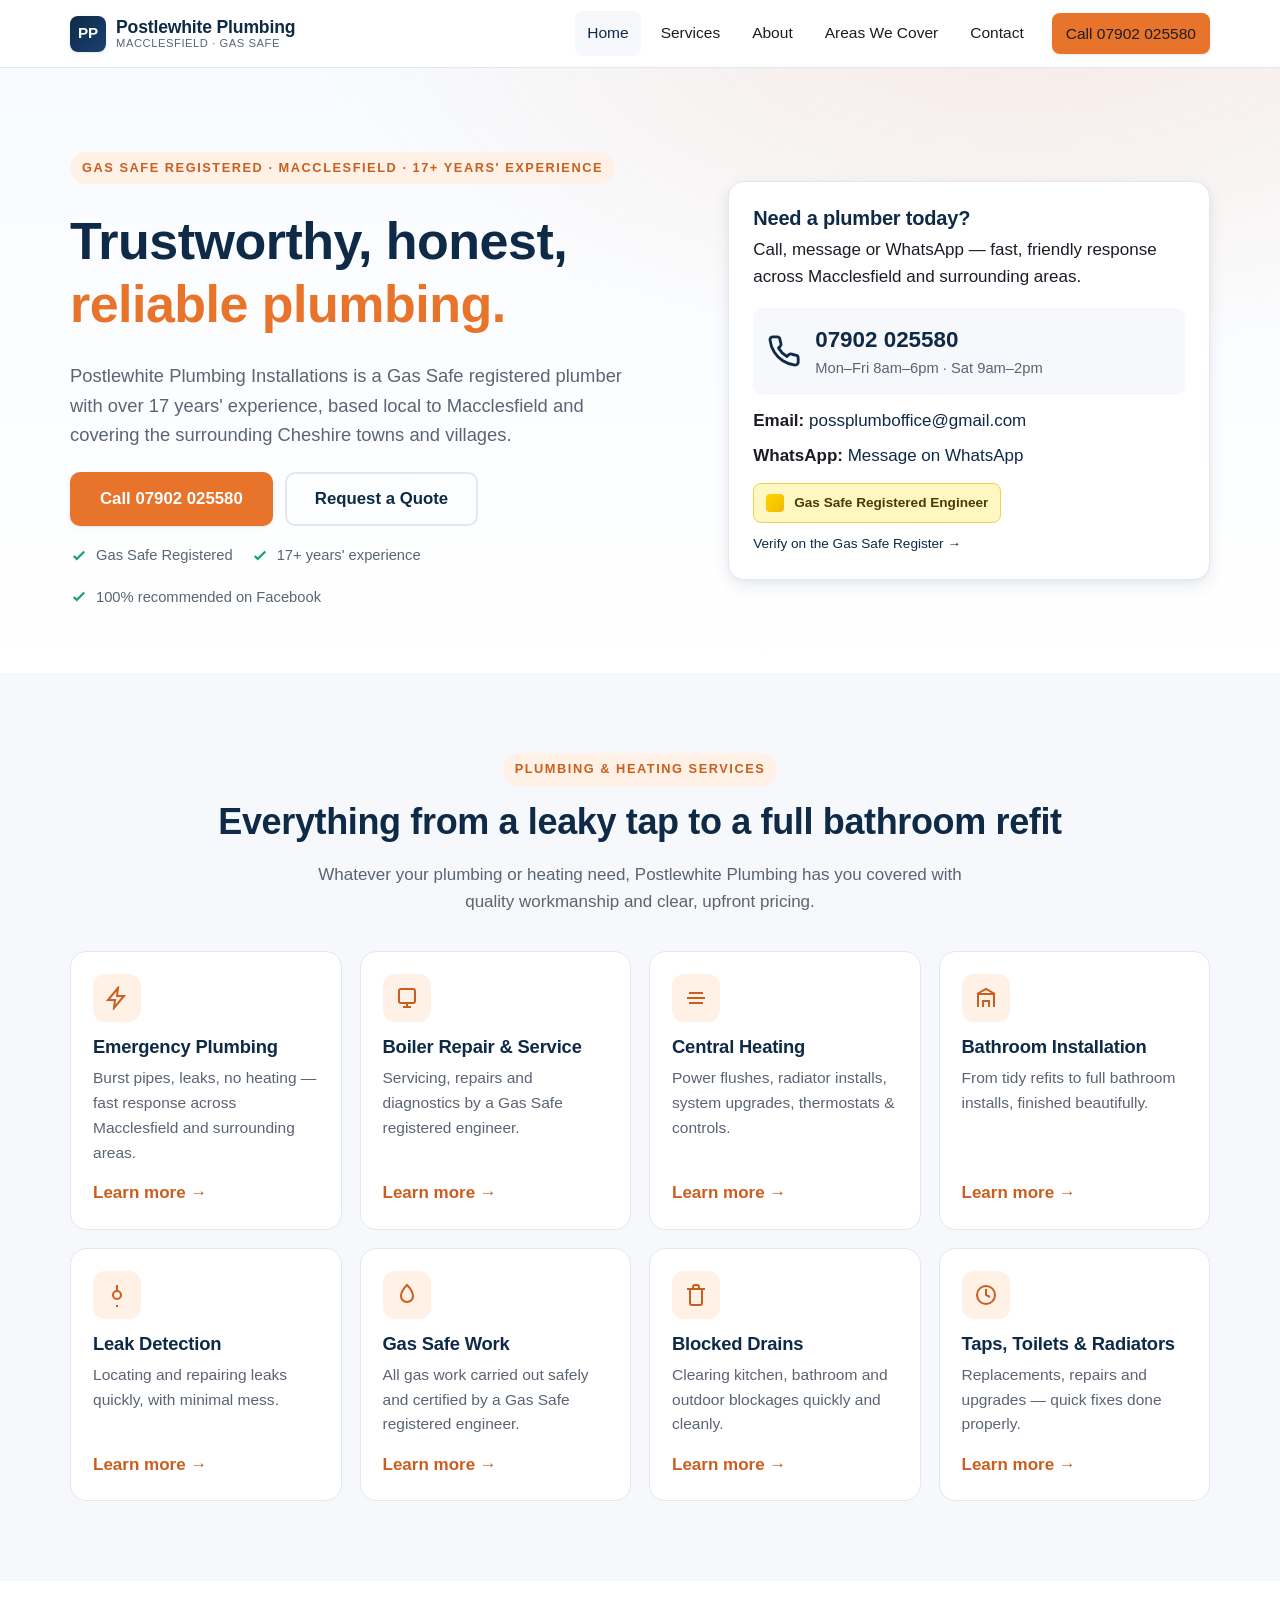
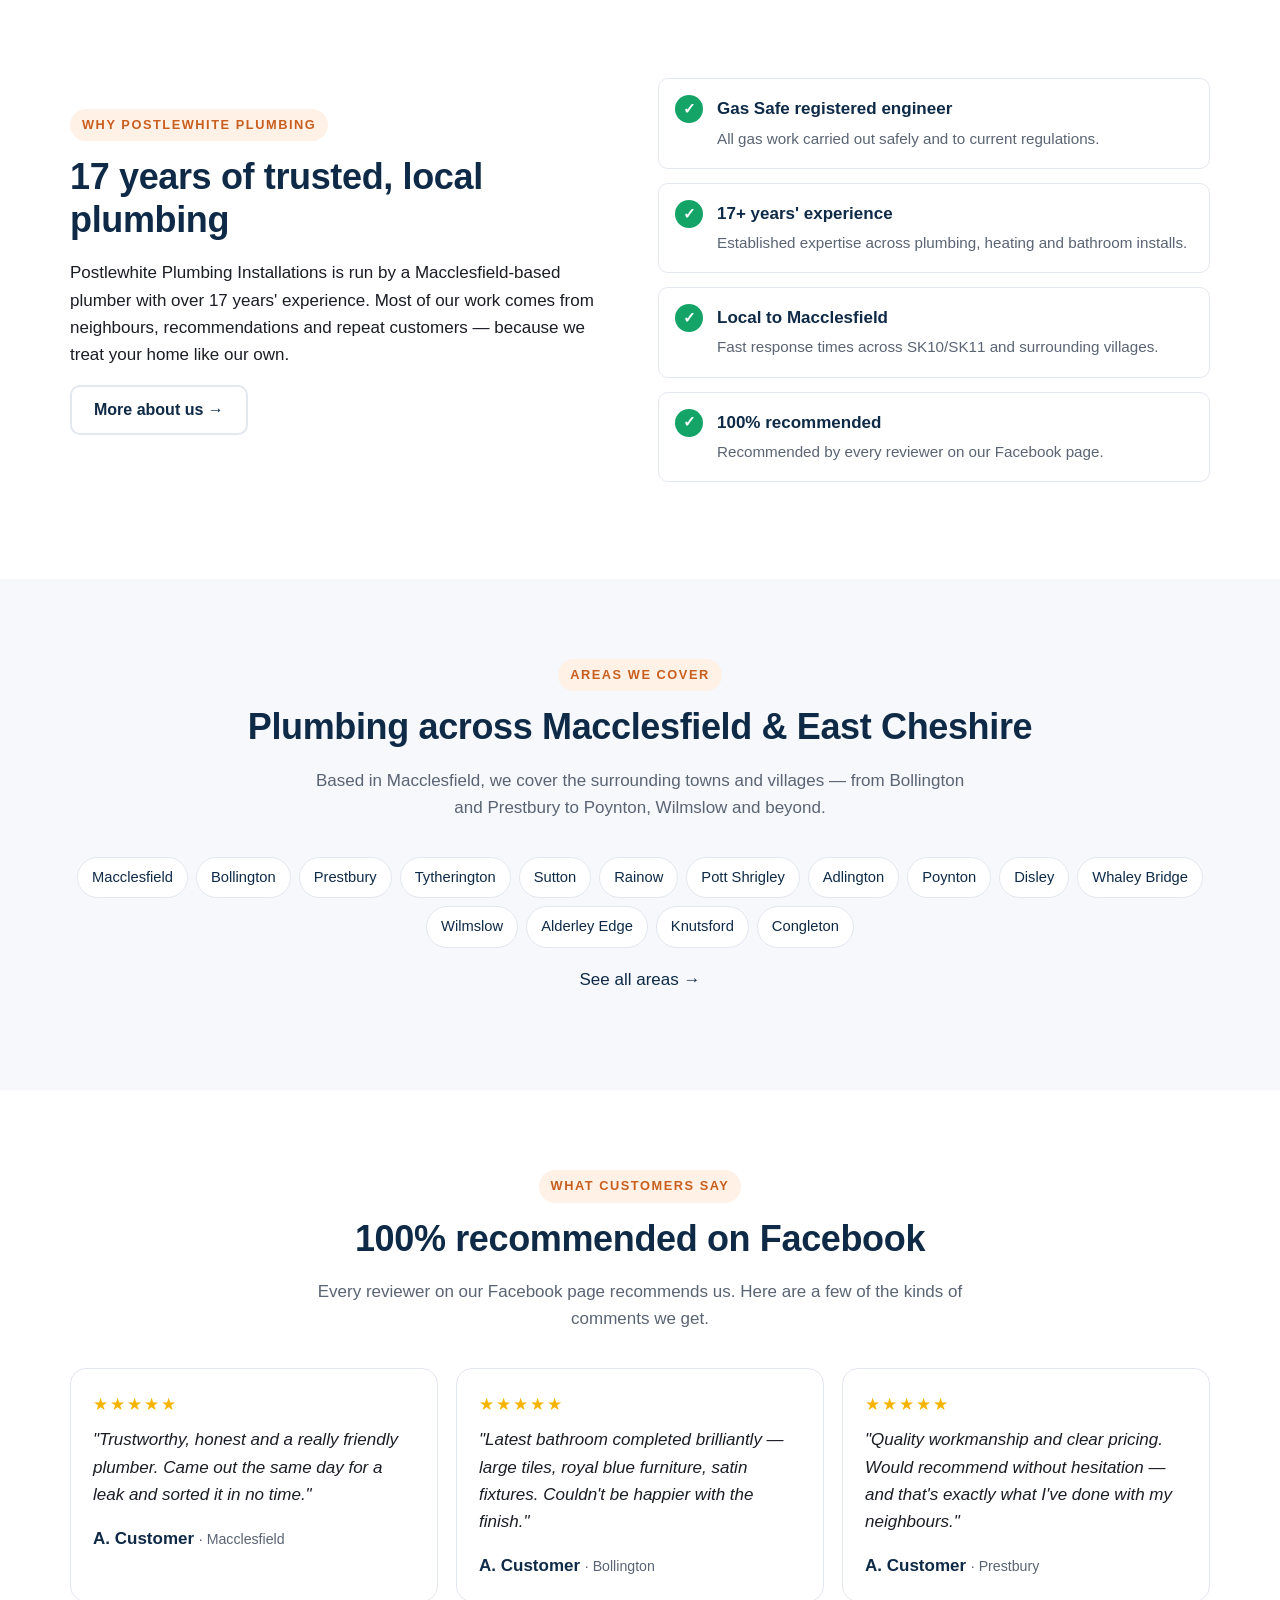
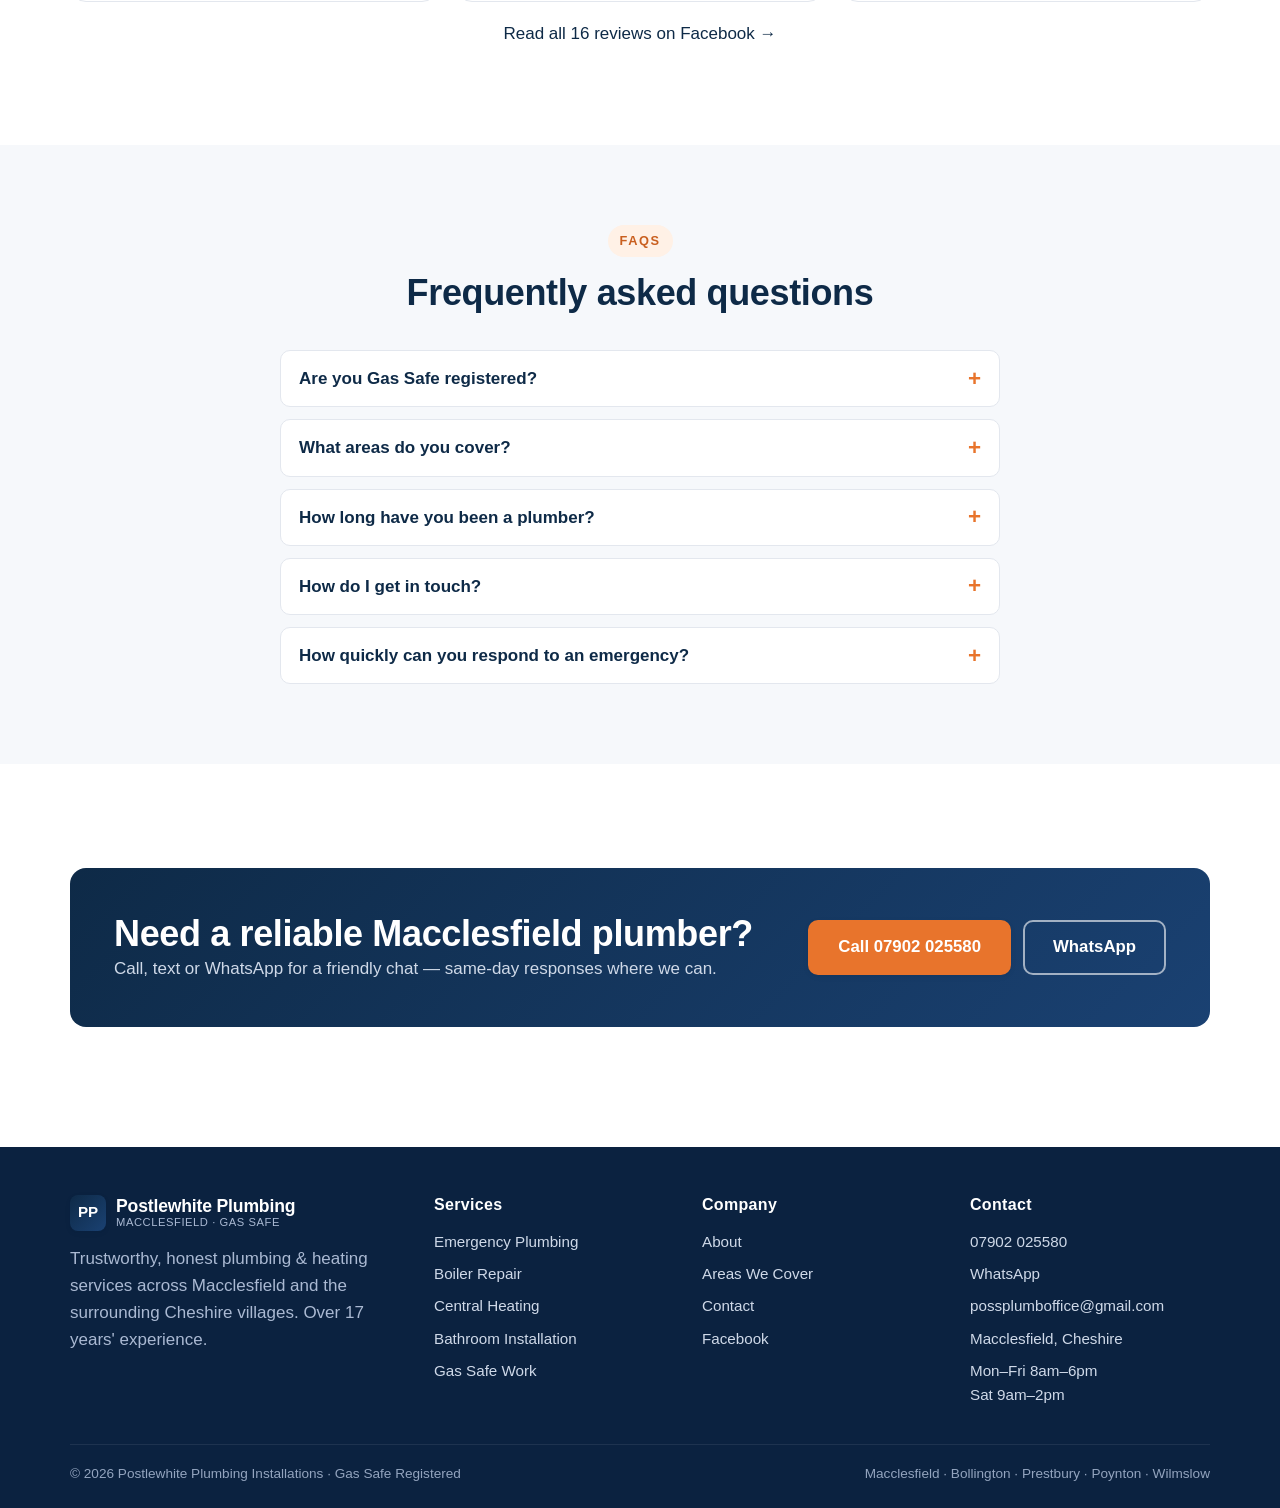
==== commit e2959712: "Add files via upload" ====
--- a/index.html
+++ b/index.html
@@ -156,6 +156,7 @@
         <p style="margin-bottom:8px"><strong>Email:</strong> <a href="mailto:possplumboffice@gmail.com">possplumboffice@gmail.com</a></p>
         <p style="margin-bottom:14px"><strong>WhatsApp:</strong> <a href="https://wa.me/447902025580" rel="noopener">Message on WhatsApp</a></p>
         <span class="gas-safe">Gas Safe Registered Engineer</span>
+        <p style="margin:10px 0 0; font-size:0.85rem;"><a href="https://www.gassaferegister.co.uk/find-an-engineer-or-check-the-register/" rel="noopener">Verify on the Gas Safe Register →</a></p>
       </aside>
     </div>
   </section>
--- a/assets/css/styles.css
+++ b/assets/css/styles.css
@@ -57,7 +57,6 @@
 .lead { font-size: 1.125rem; color: var(--text-muted); }
 ul { padding-left: 1.25em; }
 
-/* Skip link for accessibility */
 .skip-link {
   position: absolute; left: -9999px; top: 0;
   background: var(--primary); color: #fff; padding: 10px 14px;
@@ -127,8 +126,12 @@
   background: rgba(255,255,255,0.96);
   backdrop-filter: saturate(160%) blur(8px);
   border-bottom: 1px solid var(--border);
-  height: var(--header-h);
+  min-height: var(--header-h);
   display: flex; align-items: center;
+  /* Respect iOS notch / dynamic URL bar insets */
+  padding-top: env(safe-area-inset-top, 0);
+  padding-left: env(safe-area-inset-left, 0);
+  padding-right: env(safe-area-inset-right, 0);
 }
 .site-header .container {
   display: flex; align-items: center; justify-content: space-between; gap: 16px;
@@ -146,8 +149,9 @@
   display: grid; place-items: center;
   color: #fff; font-weight: 800; font-size: 0.95rem;
   box-shadow: var(--shadow-sm);
-}
-.brand-name { display: flex; flex-direction: column; line-height: 1.1; }
+  flex: none;
+}
+.brand-name { display: flex; flex-direction: column; line-height: 1.15; }
 .brand-name small { font-weight: 500; color: var(--text-muted); font-size: 0.7rem; letter-spacing: 0.05em; text-transform: uppercase; }
 
 .primary-nav {
@@ -174,6 +178,7 @@
   border-radius: 8px;
   align-items: center; justify-content: center;
   cursor: pointer;
+  flex: none;
 }
 .nav-toggle:focus { outline: 2px solid var(--accent); outline-offset: 2px; }
 .nav-toggle span, .nav-toggle span::before, .nav-toggle span::after {
@@ -432,7 +437,8 @@
   display: none;
   position: fixed; left: 0; right: 0; bottom: 0;
   background: var(--accent); color: #fff;
-  padding: 12px 16px; z-index: 60;
+  padding: 12px 16px;
+  z-index: 60;
   box-shadow: 0 -6px 18px rgba(0,0,0,0.18);
 }
 .mobile-cta a {
@@ -479,21 +485,34 @@
 @media (max-width: 859px) {
   .nav-toggle { display: inline-flex; }
   .primary-nav {
-    position: fixed; top: var(--header-h); left: 0; right: 0;
+    position: fixed;
+    top: calc(var(--header-h) + env(safe-area-inset-top, 0px));
+    left: 0; right: 0;
     background: #fff; border-bottom: 1px solid var(--border);
     flex-direction: column; align-items: stretch; gap: 0;
     padding: 12px 16px 18px;
-    transform: translateY(-110%); transition: transform 0.2s ease;
+    transform: translateY(-150%); transition: transform 0.2s ease;
     box-shadow: var(--shadow-md);
   }
   body.nav-open .primary-nav { transform: translateY(0); }
-  .primary-nav a {
-    padding: 14px 12px; border-radius: 8px;
-  }
+  .primary-nav a { padding: 14px 12px; border-radius: 8px; }
   .header-cta { margin: 8px 0 0; }
   .header-cta .btn { width: 100%; }
-  .mobile-cta { display: block; }
-  body { padding-bottom: 60px; } /* room for sticky bar */
+  .mobile-cta {
+    display: block;
+    padding-bottom: calc(12px + env(safe-area-inset-bottom, 0px));
+  }
+  body { padding-bottom: calc(60px + env(safe-area-inset-bottom, 0px)); }
+
+  .brand-mark { width: 34px; height: 34px; font-size: 0.85rem; border-radius: 8px; }
+  .brand-name { font-size: 0.98rem; }
+  .brand-name small { font-size: 0.62rem; }
+  .container { padding: 0 16px; }
+}
+
+/* Extra-small phones — drop subtitle to keep header clean */
+@media (max-width: 380px) {
+  .brand-name small { display: none; }
 }
 
 /* ---------- Print / motion ---------- */
@@ -501,5 +520,4 @@
   * { transition: none !important; animation: none !important; scroll-behavior: auto !important; }
 }
 
-/* Selection */
 ::selection { background: var(--accent); color: #fff; }
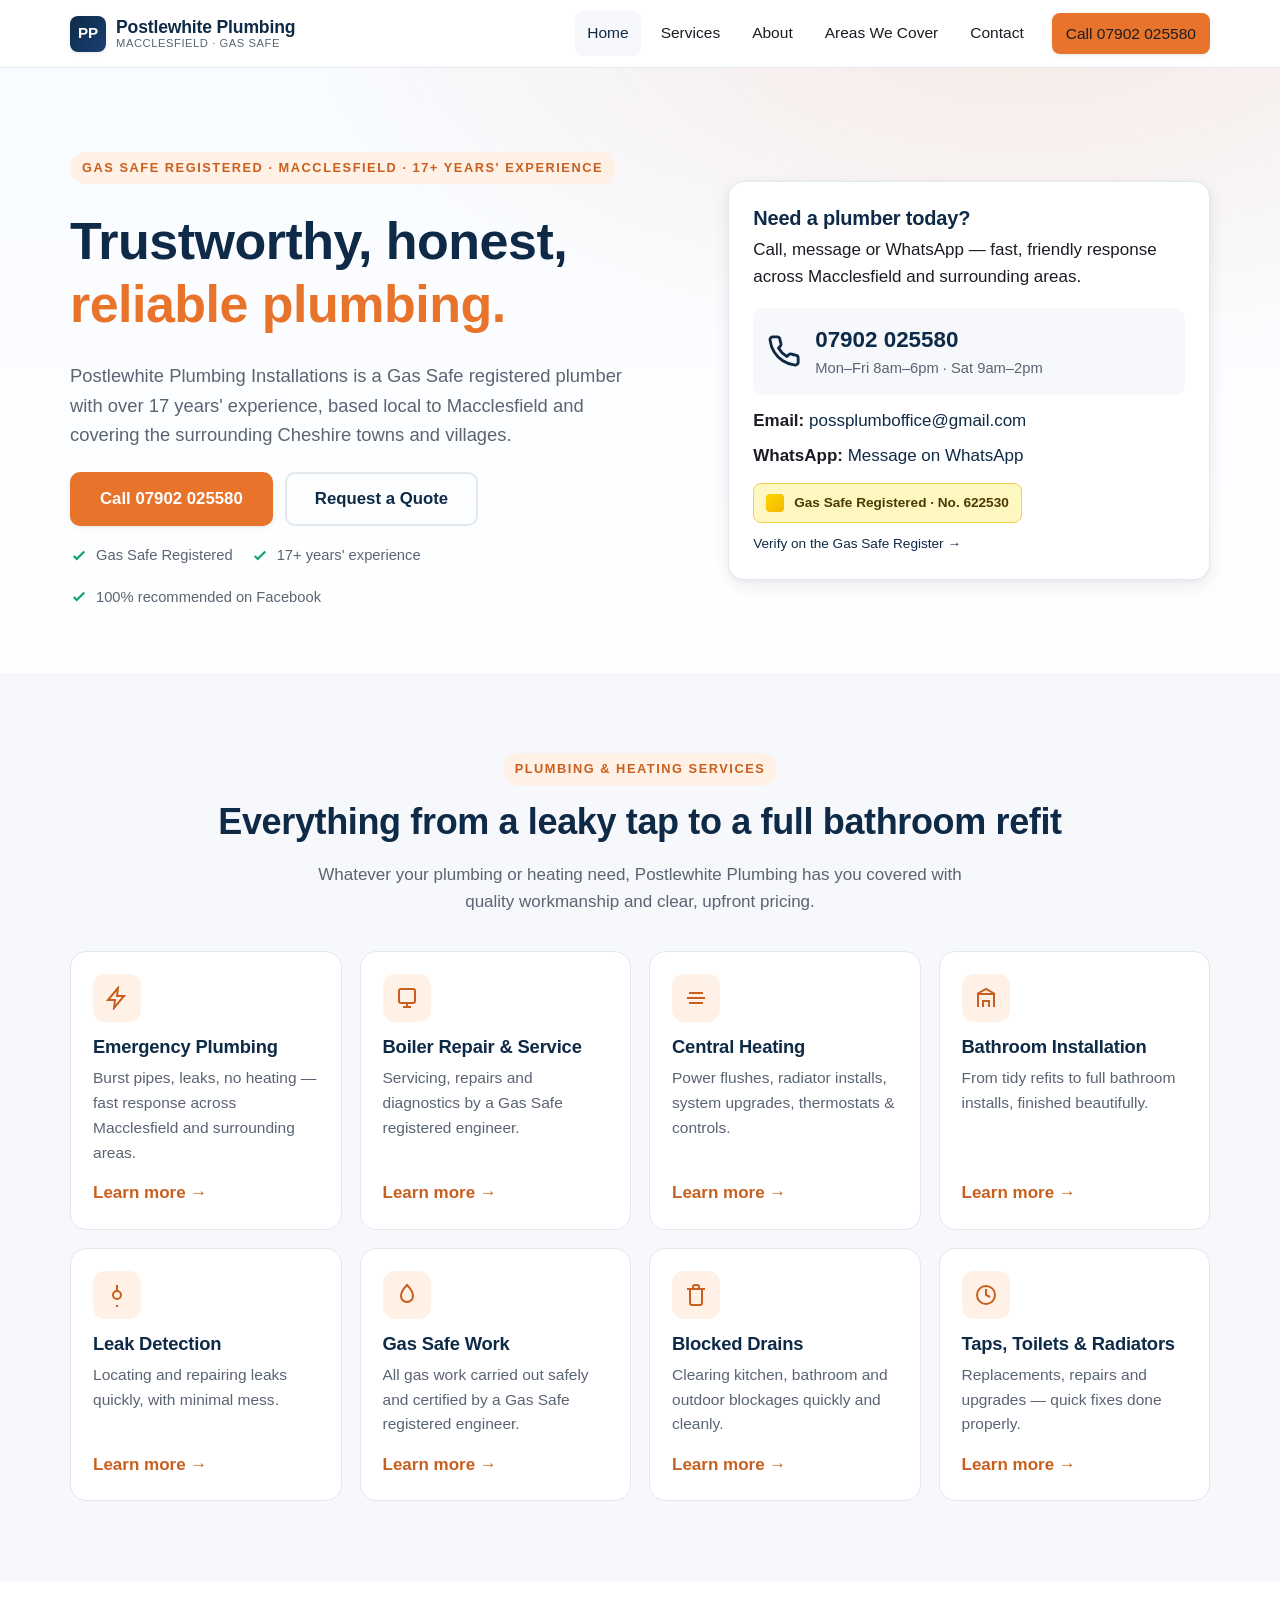
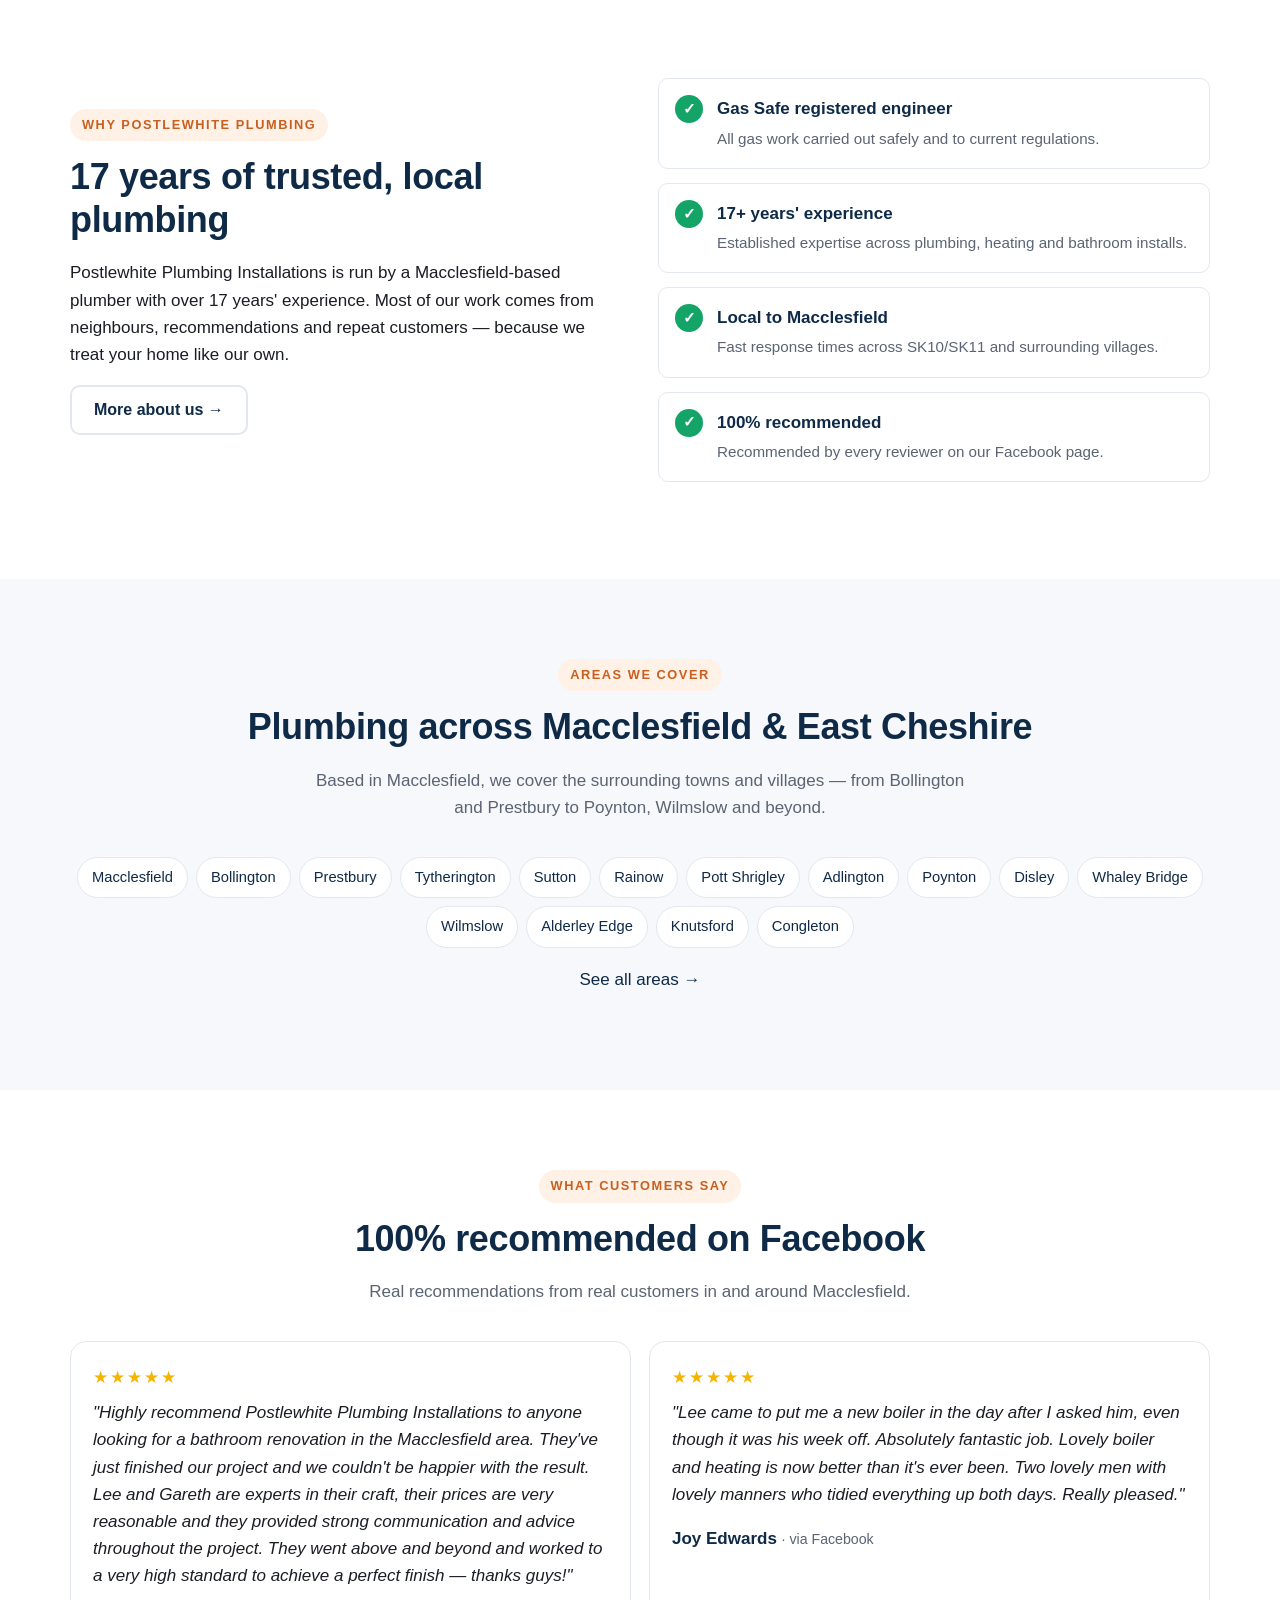
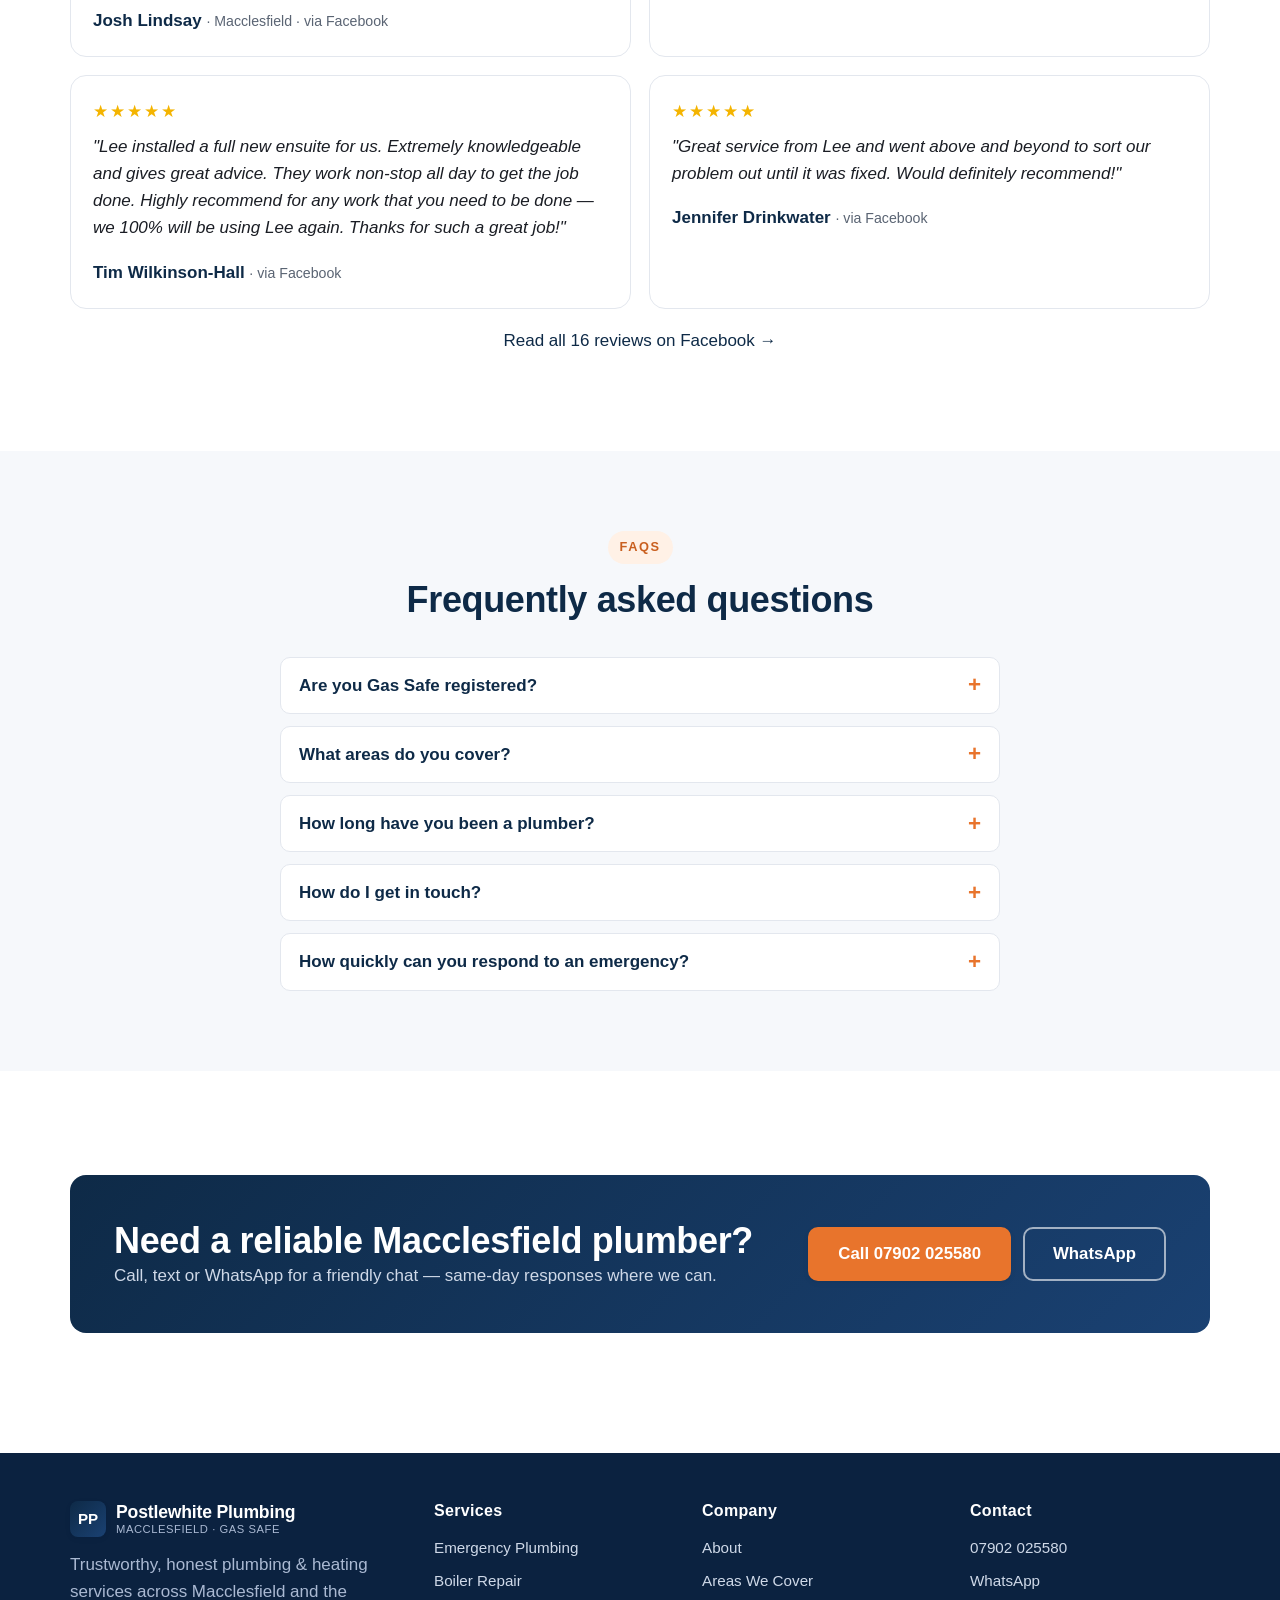
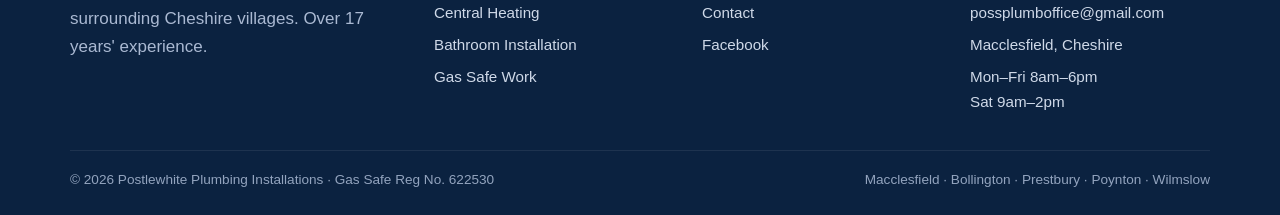
==== commit 643ccdc7: "Add files via upload" ====
--- a/index.html
+++ b/index.html
@@ -88,12 +88,22 @@
   "hasCredential": {
     "@type": "EducationalOccupationalCredential",
     "credentialCategory": "Gas Safe Register",
-    "name": "Gas Safe Registered Engineer"
+    "name": "Gas Safe Registered Engineer",
+    "identifier": "622530"
   },
   "sameAs": [
     "https://www.facebook.com/Postlewhiteplumbing/"
   ]
 }
+</script>
+
+<!-- Google tag (gtag.js) -->
+<script async src="https://www.googletagmanager.com/gtag/js?id=G-QJ4YRCMSEJ"></script>
+<script>
+  window.dataLayer = window.dataLayer || [];
+  function gtag(){dataLayer.push(arguments);}
+  gtag('js', new Date());
+  gtag('config', 'G-QJ4YRCMSEJ');
 </script>
 </head>
 <body>
@@ -155,7 +165,7 @@
         </div>
         <p style="margin-bottom:8px"><strong>Email:</strong> <a href="mailto:possplumboffice@gmail.com">possplumboffice@gmail.com</a></p>
         <p style="margin-bottom:14px"><strong>WhatsApp:</strong> <a href="https://wa.me/447902025580" rel="noopener">Message on WhatsApp</a></p>
-        <span class="gas-safe">Gas Safe Registered Engineer</span>
+        <span class="gas-safe">Gas Safe Registered · No. 622530</span>
         <p style="margin:10px 0 0; font-size:0.85rem;"><a href="https://www.gassaferegister.co.uk/find-an-engineer-or-check-the-register/" rel="noopener">Verify on the Gas Safe Register →</a></p>
       </aside>
     </div>
@@ -307,35 +317,40 @@
     </div>
   </section>
 
-  <!-- TESTIMONIALS (placeholder content — replace with real Facebook reviews before publishing) -->
+  <!-- TESTIMONIALS — real recommendations from our Facebook page -->
   <section class="section">
     <div class="container">
       <div class="section-head">
         <span class="eyebrow">What Customers Say</span>
         <h2>100% recommended on Facebook</h2>
-        <p>Every reviewer on our Facebook page recommends us. Here are a few of the kinds of comments we get.</p>
-      </div>
-      <div class="grid grid-3">
-        <!-- PLACEHOLDER REVIEW — replace with a real Facebook review (with customer permission) -->
+        <p>Real recommendations from real customers in and around Macclesfield.</p>
+      </div>
+      <div class="grid grid-2">
         <article class="review">
-          <div class="stars" aria-label="5 out of 5 stars">★★★★★</div>
-          <p>"Trustworthy, honest and a really friendly plumber. Came out the same day for a leak and sorted it in no time."</p>
-          <div class="who">A. Customer <small>· Macclesfield</small></div>
-        </article>
-        <!-- PLACEHOLDER REVIEW — replace with a real Facebook review (with customer permission) -->
+          <div class="stars" aria-label="Recommends Postlewhite Plumbing">★★★★★</div>
+          <p>"Highly recommend Postlewhite Plumbing Installations to anyone looking for a bathroom renovation in the Macclesfield area. They've just finished our project and we couldn't be happier with the result. Lee and Gareth are experts in their craft, their prices are very reasonable and they provided strong communication and advice throughout the project. They went above and beyond and worked to a very high standard to achieve a perfect finish — thanks guys!"</p>
+          <div class="who">Josh Lindsay <small>· Macclesfield · via Facebook</small></div>
+        </article>
+
         <article class="review">
-          <div class="stars" aria-label="5 out of 5 stars">★★★★★</div>
-          <p>"Latest bathroom completed brilliantly — large tiles, royal blue furniture, satin fixtures. Couldn't be happier with the finish."</p>
-          <div class="who">A. Customer <small>· Bollington</small></div>
-        </article>
-        <!-- PLACEHOLDER REVIEW — replace with a real Facebook review (with customer permission) -->
+          <div class="stars" aria-label="Recommends Postlewhite Plumbing">★★★★★</div>
+          <p>"Lee came to put me a new boiler in the day after I asked him, even though it was his week off. Absolutely fantastic job. Lovely boiler and heating is now better than it's ever been. Two lovely men with lovely manners who tidied everything up both days. Really pleased."</p>
+          <div class="who">Joy Edwards <small>· via Facebook</small></div>
+        </article>
+
         <article class="review">
-          <div class="stars" aria-label="5 out of 5 stars">★★★★★</div>
-          <p>"Quality workmanship and clear pricing. Would recommend without hesitation — and that's exactly what I've done with my neighbours."</p>
-          <div class="who">A. Customer <small>· Prestbury</small></div>
-        </article>
-      </div>
-      <p style="text-align:center; margin-top:18px;"><a href="https://www.facebook.com/Postlewhiteplumbing/" rel="noopener">Read all 16 reviews on Facebook →</a></p>
+          <div class="stars" aria-label="Recommends Postlewhite Plumbing">★★★★★</div>
+          <p>"Lee installed a full new ensuite for us. Extremely knowledgeable and gives great advice. They work non-stop all day to get the job done. Highly recommend for any work that you need to be done — we 100% will be using Lee again. Thanks for such a great job!"</p>
+          <div class="who">Tim Wilkinson-Hall <small>· via Facebook</small></div>
+        </article>
+
+        <article class="review">
+          <div class="stars" aria-label="Recommends Postlewhite Plumbing">★★★★★</div>
+          <p>"Great service from Lee and went above and beyond to sort our problem out until it was fixed. Would definitely recommend!"</p>
+          <div class="who">Jennifer Drinkwater <small>· via Facebook</small></div>
+        </article>
+      </div>
+      <p style="text-align:center; margin-top:18px;"><a href="https://www.facebook.com/Postlewhiteplumbing/reviews" rel="noopener">Read all 16 reviews on Facebook →</a></p>
     </div>
   </section>
 
@@ -444,7 +459,7 @@
       </div>
     </div>
     <div class="footer-bottom">
-      <span>© <span id="year">2026</span> Postlewhite Plumbing Installations · Gas Safe Registered</span>
+      <span>© <span id="year">2026</span> Postlewhite Plumbing Installations · Gas Safe Reg No. 622530</span>
       <span>Macclesfield · Bollington · Prestbury · Poynton · Wilmslow</span>
     </div>
   </div>
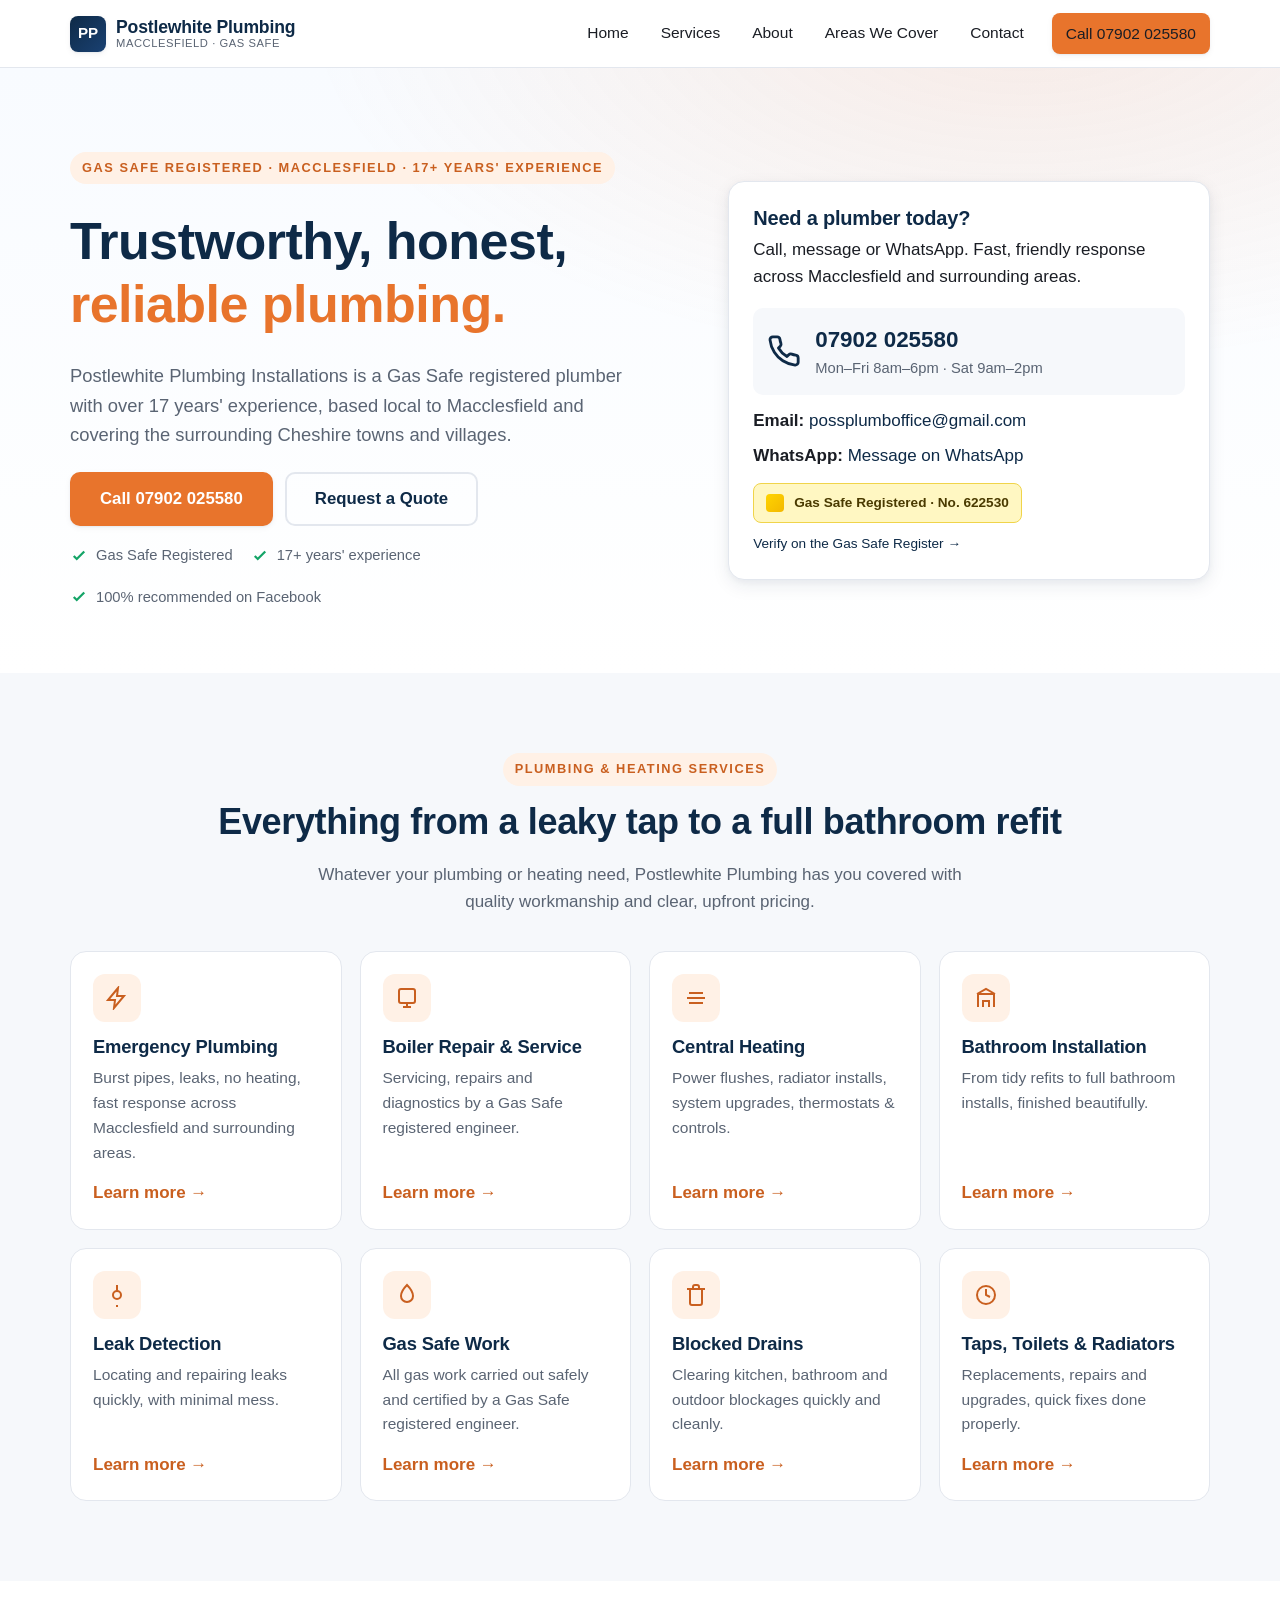
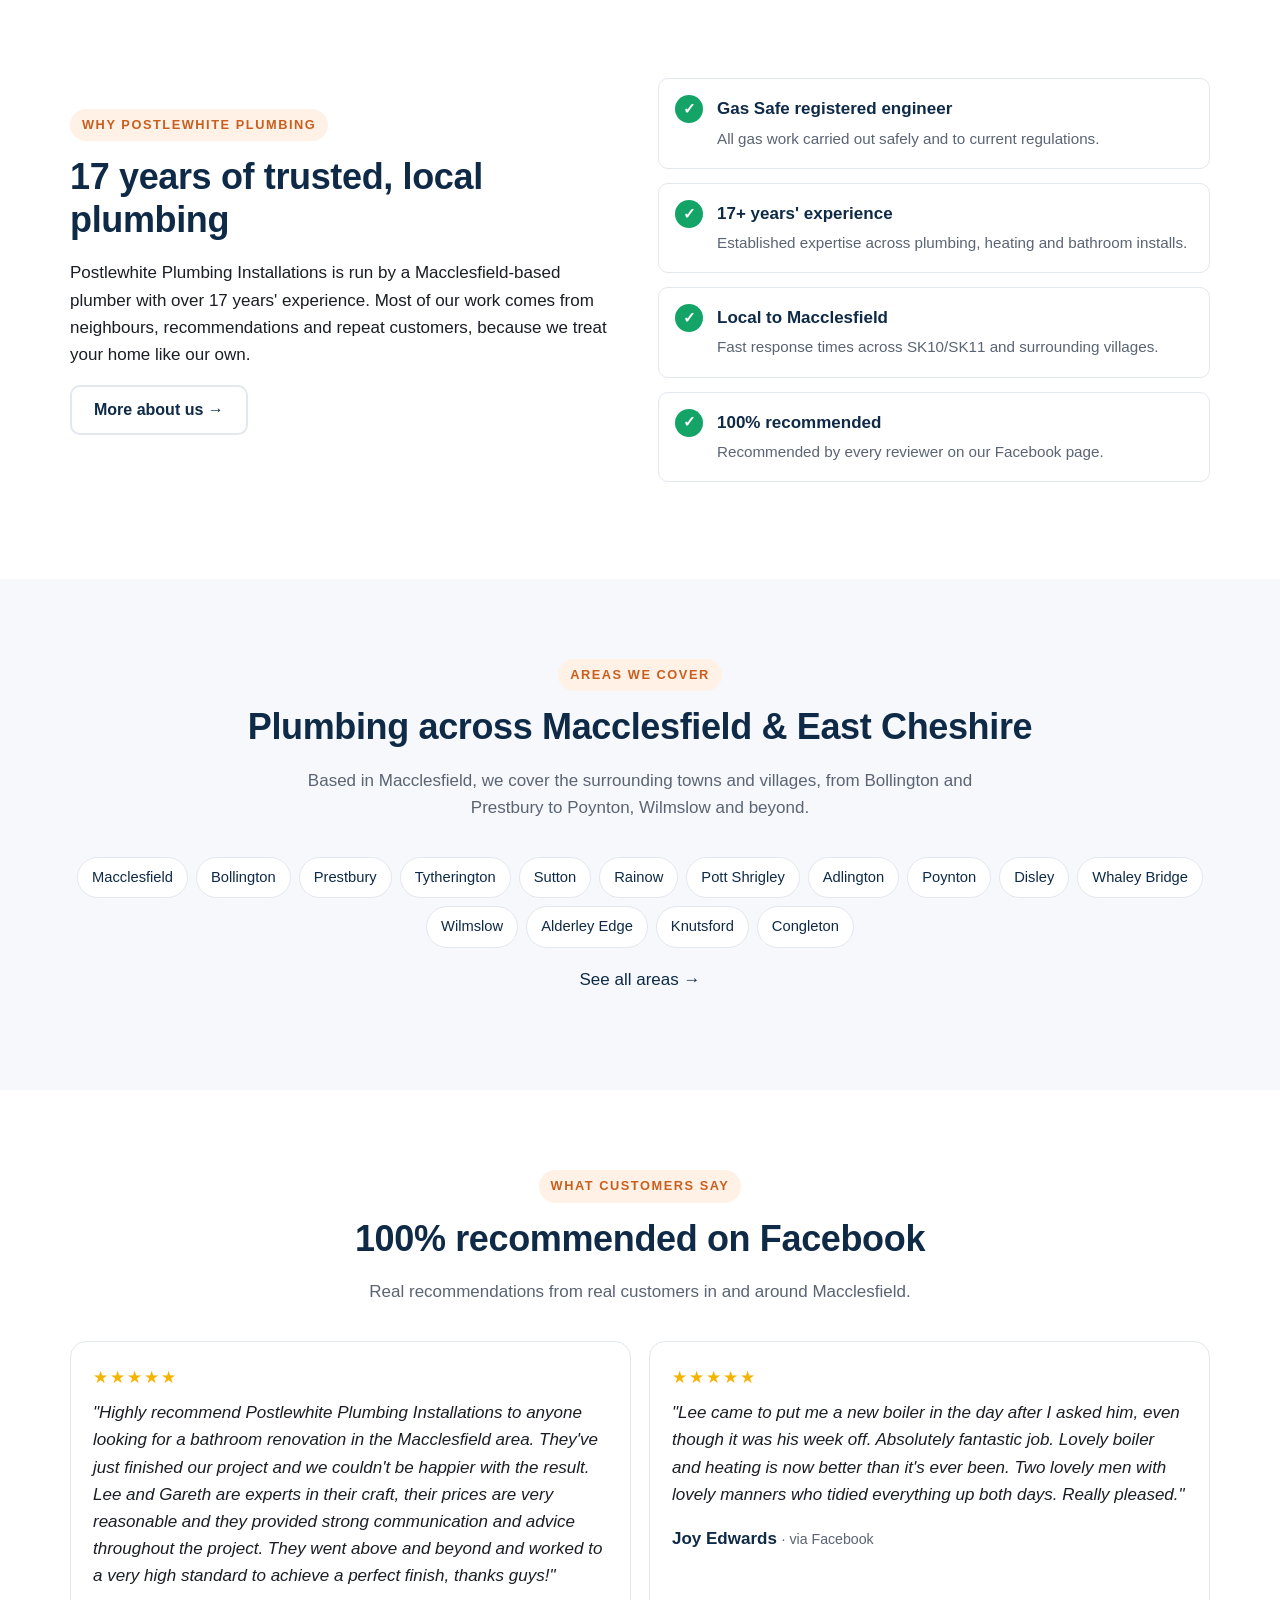
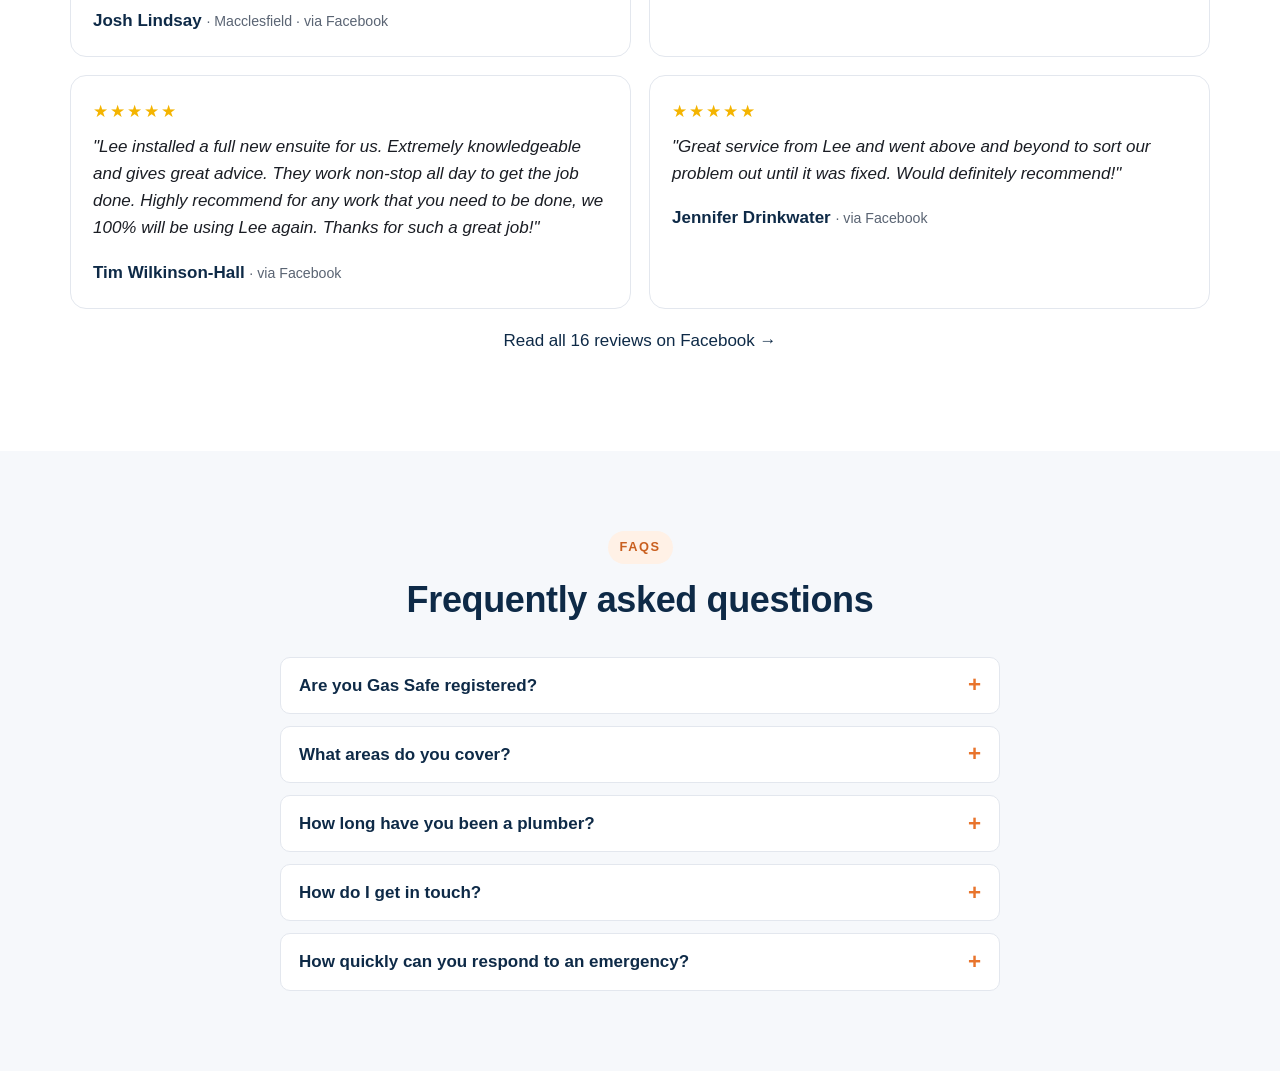
==== commit f2fb0f01: "seo" ====
--- a/index.html
+++ b/index.html
@@ -6,7 +6,7 @@
 <meta name="theme-color" content="#0e2a47">
 
 <title>Postlewhite Plumbing | Gas Safe Plumber in Macclesfield, Cheshire</title>
-<meta name="description" content="Postlewhite Plumbing Installations — Gas Safe registered plumber with 17+ years' experience covering Macclesfield, Bollington, Prestbury, Poynton, Wilmslow and surrounding Cheshire areas. Trustworthy, honest, reliable. Call 07902 025580.">
+<meta name="description" content="Postlewhite Plumbing Installations, Gas Safe registered plumber with 17+ years' experience covering Macclesfield, Bollington, Prestbury, Poynton, Wilmslow and surrounding Cheshire areas. Trustworthy, honest, reliable. Call 07902 025580.">
 <link rel="canonical" href="https://www.postlewhiteplumbing.co.uk/">
 
 <!-- Open Graph / social -->
@@ -24,6 +24,9 @@
 <!-- Favicons -->
 <link rel="icon" href="assets/img/favicon.svg" type="image/svg+xml">
 <link rel="apple-touch-icon" href="assets/img/apple-touch-icon.png">
+<link rel="alternate" hreflang="en-GB" href="https://www.postlewhiteplumbing.co.uk/">
+<link rel="alternate" hreflang="x-default" href="https://www.postlewhiteplumbing.co.uk/">
+<link rel="manifest" href="/site.webmanifest">
 
 <link rel="stylesheet" href="assets/css/styles.css">
 
@@ -35,11 +38,12 @@
   - Confirm opening hours are correct
 -->
 
-<!-- Schema.org: LocalBusiness / Plumber -->
+<!-- Schema.org: LocalBusiness / Plumber + Reviews -->
 <script type="application/ld+json">
 {
   "@context": "https://schema.org",
   "@type": "Plumber",
+  "@id": "https://www.postlewhiteplumbing.co.uk/#business",
   "name": "Postlewhite Plumbing Installations",
   "alternateName": "Postlewhite Plumbing",
   "image": "https://www.postlewhiteplumbing.co.uk/assets/img/og-image.svg",
@@ -85,6 +89,36 @@
     "reviewCount": "16",
     "bestRating": "5"
   },
+  "review": [
+    {
+      "@type": "Review",
+      "author": {"@type": "Person", "name": "Josh Lindsay"},
+      "reviewRating": {"@type": "Rating", "ratingValue": "5", "bestRating": "5"},
+      "reviewBody": "Highly recommend Postlewhite Plumbing Installations to anyone looking for a bathroom renovation in the Macclesfield area. They've just finished our project and we couldn't be happier with the result. Lee and Gareth are experts in their craft, their prices are very reasonable and they provided strong communication and advice throughout the project. They went above and beyond and worked to a very high standard to achieve a perfect finish, thanks guys!",
+      "publisher": {"@type": "Organization", "name": "Facebook"}
+    },
+    {
+      "@type": "Review",
+      "author": {"@type": "Person", "name": "Joy Edwards"},
+      "reviewRating": {"@type": "Rating", "ratingValue": "5", "bestRating": "5"},
+      "reviewBody": "Lee came to put me a new boiler in the day after I asked him, even though it was his week off. Absolutely fantastic job. Lovely boiler and heating is now better than it's ever been. Two lovely men with lovely manners who tidied everything up both days. Really pleased.",
+      "publisher": {"@type": "Organization", "name": "Facebook"}
+    },
+    {
+      "@type": "Review",
+      "author": {"@type": "Person", "name": "Tim Wilkinson-Hall"},
+      "reviewRating": {"@type": "Rating", "ratingValue": "5", "bestRating": "5"},
+      "reviewBody": "Lee installed a full new ensuite for us. Extremely knowledgeable and gives great advice. They work non-stop all day to get the job done. Highly recommend for any work that you need to be done, we 100% will be using Lee again. Thanks for such a great job!",
+      "publisher": {"@type": "Organization", "name": "Facebook"}
+    },
+    {
+      "@type": "Review",
+      "author": {"@type": "Person", "name": "Jennifer Drinkwater"},
+      "reviewRating": {"@type": "Rating", "ratingValue": "5", "bestRating": "5"},
+      "reviewBody": "Great service from Lee and went above and beyond to sort our problem out until it was fixed. Would definitely recommend!",
+      "publisher": {"@type": "Organization", "name": "Facebook"}
+    }
+  ],
   "hasCredential": {
     "@type": "EducationalOccupationalCredential",
     "credentialCategory": "Gas Safe Register",
@@ -111,7 +145,7 @@
 
 <header class="site-header">
   <div class="container">
-    <a class="brand" href="index.html" aria-label="Postlewhite Plumbing — home">
+    <a class="brand" href="index.html" aria-label="Postlewhite Plumbing - home">
       <span class="brand-mark" aria-hidden="true">PP</span>
       <span class="brand-name">Postlewhite Plumbing<small>Macclesfield · Gas Safe</small></span>
     </a>
@@ -155,7 +189,7 @@
 
       <aside class="hero-card" aria-label="Contact at a glance">
         <h3>Need a plumber today?</h3>
-        <p>Call, message or WhatsApp — fast, friendly response across Macclesfield and surrounding areas.</p>
+        <p>Call, message or WhatsApp. Fast, friendly response across Macclesfield and surrounding areas.</p>
         <div class="quick-call">
           <svg width="34" height="34" viewBox="0 0 24 24" fill="none" stroke="#0e2a47" stroke-width="2" stroke-linecap="round" stroke-linejoin="round" aria-hidden="true"><path d="M22 16.92v3a2 2 0 0 1-2.18 2 19.79 19.79 0 0 1-8.63-3.07 19.5 19.5 0 0 1-6-6 19.79 19.79 0 0 1-3.07-8.67A2 2 0 0 1 4.11 2h3a2 2 0 0 1 2 1.72 12.84 12.84 0 0 0 .7 2.81 2 2 0 0 1-.45 2.11L8.09 9.91a16 16 0 0 0 6 6l1.27-1.27a2 2 0 0 1 2.11-.45 12.84 12.84 0 0 0 2.81.7A2 2 0 0 1 22 16.92z"/></svg>
           <div>
@@ -186,7 +220,7 @@
             <svg width="24" height="24" viewBox="0 0 24 24" fill="none" stroke="currentColor" stroke-width="2"><path d="M13 2 3 14h7l-1 8 10-12h-7z"/></svg>
           </div>
           <h3>Emergency Plumbing</h3>
-          <p>Burst pipes, leaks, no heating — fast response across Macclesfield and surrounding areas.</p>
+          <p>Burst pipes, leaks, no heating, fast response across Macclesfield and surrounding areas.</p>
           <a class="card-link" href="services.html#emergency">Learn more →</a>
         </article>
 
@@ -249,7 +283,7 @@
             <svg width="24" height="24" viewBox="0 0 24 24" fill="none" stroke="currentColor" stroke-width="2"><circle cx="12" cy="12" r="9"/><path d="M12 6v6l4 2"/></svg>
           </div>
           <h3>Taps, Toilets &amp; Radiators</h3>
-          <p>Replacements, repairs and upgrades — quick fixes done properly.</p>
+          <p>Replacements, repairs and upgrades, quick fixes done properly.</p>
           <a class="card-link" href="services.html#repairs">Learn more →</a>
         </article>
       </div>
@@ -263,7 +297,7 @@
         <div>
           <span class="eyebrow">Why Postlewhite Plumbing</span>
           <h2>17 years of trusted, local plumbing</h2>
-          <p>Postlewhite Plumbing Installations is run by a Macclesfield-based plumber with over 17 years' experience. Most of our work comes from neighbours, recommendations and repeat customers — because we treat your home like our own.</p>
+          <p>Postlewhite Plumbing Installations is run by a Macclesfield-based plumber with over 17 years' experience. Most of our work comes from neighbours, recommendations and repeat customers, because we treat your home like our own.</p>
           <p><a class="btn btn-ghost" href="about.html">More about us →</a></p>
         </div>
         <ul class="why-list">
@@ -294,7 +328,7 @@
       <div class="section-head">
         <span class="eyebrow">Areas We Cover</span>
         <h2>Plumbing across Macclesfield &amp; East Cheshire</h2>
-        <p>Based in Macclesfield, we cover the surrounding towns and villages — from Bollington and Prestbury to Poynton, Wilmslow and beyond.</p>
+        <p>Based in Macclesfield, we cover the surrounding towns and villages, from Bollington and Prestbury to Poynton, Wilmslow and beyond.</p>
       </div>
       <div class="area-tags">
         <a class="area-tag" href="areas.html#macclesfield">Macclesfield</a>
@@ -317,7 +351,7 @@
     </div>
   </section>
 
-  <!-- TESTIMONIALS — real recommendations from our Facebook page -->
+  <!-- TESTIMONIALS, real recommendations from our Facebook page -->
   <section class="section">
     <div class="container">
       <div class="section-head">
@@ -328,7 +362,7 @@
       <div class="grid grid-2">
         <article class="review">
           <div class="stars" aria-label="Recommends Postlewhite Plumbing">★★★★★</div>
-          <p>"Highly recommend Postlewhite Plumbing Installations to anyone looking for a bathroom renovation in the Macclesfield area. They've just finished our project and we couldn't be happier with the result. Lee and Gareth are experts in their craft, their prices are very reasonable and they provided strong communication and advice throughout the project. They went above and beyond and worked to a very high standard to achieve a perfect finish — thanks guys!"</p>
+          <p>"Highly recommend Postlewhite Plumbing Installations to anyone looking for a bathroom renovation in the Macclesfield area. They've just finished our project and we couldn't be happier with the result. Lee and Gareth are experts in their craft, their prices are very reasonable and they provided strong communication and advice throughout the project. They went above and beyond and worked to a very high standard to achieve a perfect finish, thanks guys!"</p>
           <div class="who">Josh Lindsay <small>· Macclesfield · via Facebook</small></div>
         </article>
 
@@ -340,7 +374,7 @@
 
         <article class="review">
           <div class="stars" aria-label="Recommends Postlewhite Plumbing">★★★★★</div>
-          <p>"Lee installed a full new ensuite for us. Extremely knowledgeable and gives great advice. They work non-stop all day to get the job done. Highly recommend for any work that you need to be done — we 100% will be using Lee again. Thanks for such a great job!"</p>
+          <p>"Lee installed a full new ensuite for us. Extremely knowledgeable and gives great advice. They work non-stop all day to get the job done. Highly recommend for any work that you need to be done, we 100% will be using Lee again. Thanks for such a great job!"</p>
           <div class="who">Tim Wilkinson-Hall <small>· via Facebook</small></div>
         </article>
 
@@ -364,7 +398,7 @@
       <div class="faq">
         <details>
           <summary>Are you Gas Safe registered?</summary>
-          <p>Yes — all gas work is carried out by a Gas Safe registered engineer. Our registration details are available on request and on every quote and invoice.</p>
+          <p>Yes, all gas work is carried out by a Gas Safe registered engineer. Our registration details are available on request and on every quote and invoice.</p>
         </details>
         <details>
           <summary>What areas do you cover?</summary>
@@ -388,88 +422,9 @@
       {
         "@context": "https://schema.org",
         "@type": "FAQPage",
+        "name": "Postlewhite Plumbing - Frequently Asked Questions",
         "mainEntity": [
-          {"@type":"Question","name":"Are you Gas Safe registered?","acceptedAnswer":{"@type":"Answer","text":"Yes — all gas work is carried out by a Gas Safe registered engineer."}},
+          {"@type":"Question","name":"Are you Gas Safe registered?","acceptedAnswer":{"@type":"Answer","text":"Yes, all gas work is carried out by a Gas Safe registered engineer."}},
           {"@type":"Question","name":"What areas do you cover?","acceptedAnswer":{"@type":"Answer","text":"Macclesfield and surrounding Cheshire including Bollington, Prestbury, Poynton, Disley, Wilmslow, Alderley Edge, Knutsford and Congleton."}},
           {"@type":"Question","name":"How long have you been a plumber?","acceptedAnswer":{"@type":"Answer","text":"Over 17 years' experience in the plumbing industry, from emergency repairs to full bathroom installations."}},
-          {"@type":"Question","name":"How do I get in touch?","acceptedAnswer":{"@type":"Answer","text":"Call or text 07902 025580, message us on WhatsApp, email possplumboffice@gmail.com, or send a message via Facebook."}},
-          {"@type":"Question","name":"How quickly can you respond to an emergency?","acceptedAnswer":{"@type":"Answer","text":"We do our best to respond to local emergencies the same day."}}
-        ]
-      }
-      </script>
-    </div>
-  </section>
-
-  <!-- FINAL CTA -->
-  <section class="section">
-    <div class="container">
-      <div class="cta-band">
-        <div>
-          <h2>Need a reliable Macclesfield plumber?</h2>
-          <p>Call, text or WhatsApp for a friendly chat — same-day responses where we can.</p>
-        </div>
-        <div class="btns">
-          <a class="btn btn-primary btn-lg" href="tel:+447902025580">Call 07902 025580</a>
-          <a class="btn btn-outline btn-lg" href="https://wa.me/447902025580" rel="noopener">WhatsApp</a>
-        </div>
-      </div>
-    </div>
-  </section>
-
-</main>
-
-<footer class="site-footer">
-  <div class="container">
-    <div class="footer-grid">
-      <div class="footer-brand">
-        <a class="brand" href="index.html" style="color:#fff">
-          <span class="brand-mark">PP</span>
-          <span class="brand-name" style="color:#fff">Postlewhite Plumbing<small style="color:#aab9d2">Macclesfield · Gas Safe</small></span>
-        </a>
-        <p style="margin-top:14px;">Trustworthy, honest plumbing &amp; heating services across Macclesfield and the surrounding Cheshire villages. Over 17 years' experience.</p>
-      </div>
-      <div>
-        <h4>Services</h4>
-        <ul>
-          <li><a href="services.html#emergency">Emergency Plumbing</a></li>
-          <li><a href="services.html#boilers">Boiler Repair</a></li>
-          <li><a href="services.html#heating">Central Heating</a></li>
-          <li><a href="services.html#bathrooms">Bathroom Installation</a></li>
-          <li><a href="services.html#gas">Gas Safe Work</a></li>
-        </ul>
-      </div>
-      <div>
-        <h4>Company</h4>
-        <ul>
-          <li><a href="about.html">About</a></li>
-          <li><a href="areas.html">Areas We Cover</a></li>
-          <li><a href="contact.html">Contact</a></li>
-          <li><a href="https://www.facebook.com/Postlewhiteplumbing/" rel="noopener">Facebook</a></li>
-        </ul>
-      </div>
-      <div>
-        <h4>Contact</h4>
-        <ul>
-          <li><a href="tel:+447902025580">07902 025580</a></li>
-          <li><a href="https://wa.me/447902025580" rel="noopener">WhatsApp</a></li>
-          <li><a href="mailto:possplumboffice@gmail.com">possplumboffice@gmail.com</a></li>
-          <li>Macclesfield, Cheshire</li>
-          <li>Mon–Fri 8am–6pm<br>Sat 9am–2pm</li>
-        </ul>
-      </div>
-    </div>
-    <div class="footer-bottom">
-      <span>© <span id="year">2026</span> Postlewhite Plumbing Installations · Gas Safe Reg No. 622530</span>
-      <span>Macclesfield · Bollington · Prestbury · Poynton · Wilmslow</span>
-    </div>
-  </div>
-</footer>
-
-<a class="mobile-cta" href="tel:+447902025580" aria-label="Call Postlewhite Plumbing">
-  <svg width="20" height="20" viewBox="0 0 24 24" fill="none" stroke="currentColor" stroke-width="2.4" stroke-linecap="round" stroke-linejoin="round" aria-hidden="true"><path d="M22 16.92v3a2 2 0 0 1-2.18 2 19.79 19.79 0 0 1-8.63-3.07 19.5 19.5 0 0 1-6-6 19.79 19.79 0 0 1-3.07-8.67A2 2 0 0 1 4.11 2h3a2 2 0 0 1 2 1.72 12.84 12.84 0 0 0 .7 2.81 2 2 0 0 1-.45 2.11L8.09 9.91a16 16 0 0 0 6 6l1.27-1.27a2 2 0 0 1 2.11-.45 12.84 12.84 0 0 0 2.81.7A2 2 0 0 1 22 16.92z"/></svg>
-  Call 07902 025580
-</a>
-
-<script src="assets/js/main.js" defer></script>
-</body>
-</html>
+          {"@type":"Question","name":"How do I get in touch?","acceptedAnswer":{"@type":"Answer","text":"Call or text 07902 025580, message us on WhatsApp, email possplu
--- a/assets/css/styles.css
+++ b/assets/css/styles.css
@@ -1,5 +1,5 @@
 /* =========================================================
-   Postlewhite Plumbing — site styles
+   Postlewhite Plumbing, site styles
    Mobile-first, accessible, single stylesheet.
    ========================================================= */
 
@@ -510,7 +510,7 @@
   .container { padding: 0 16px; }
 }
 
-/* Extra-small phones — drop subtitle to keep header clean */
+/* Extra-small phones, drop subtitle to keep header clean */
 @media (max-width: 380px) {
   .brand-name small { display: none; }
 }
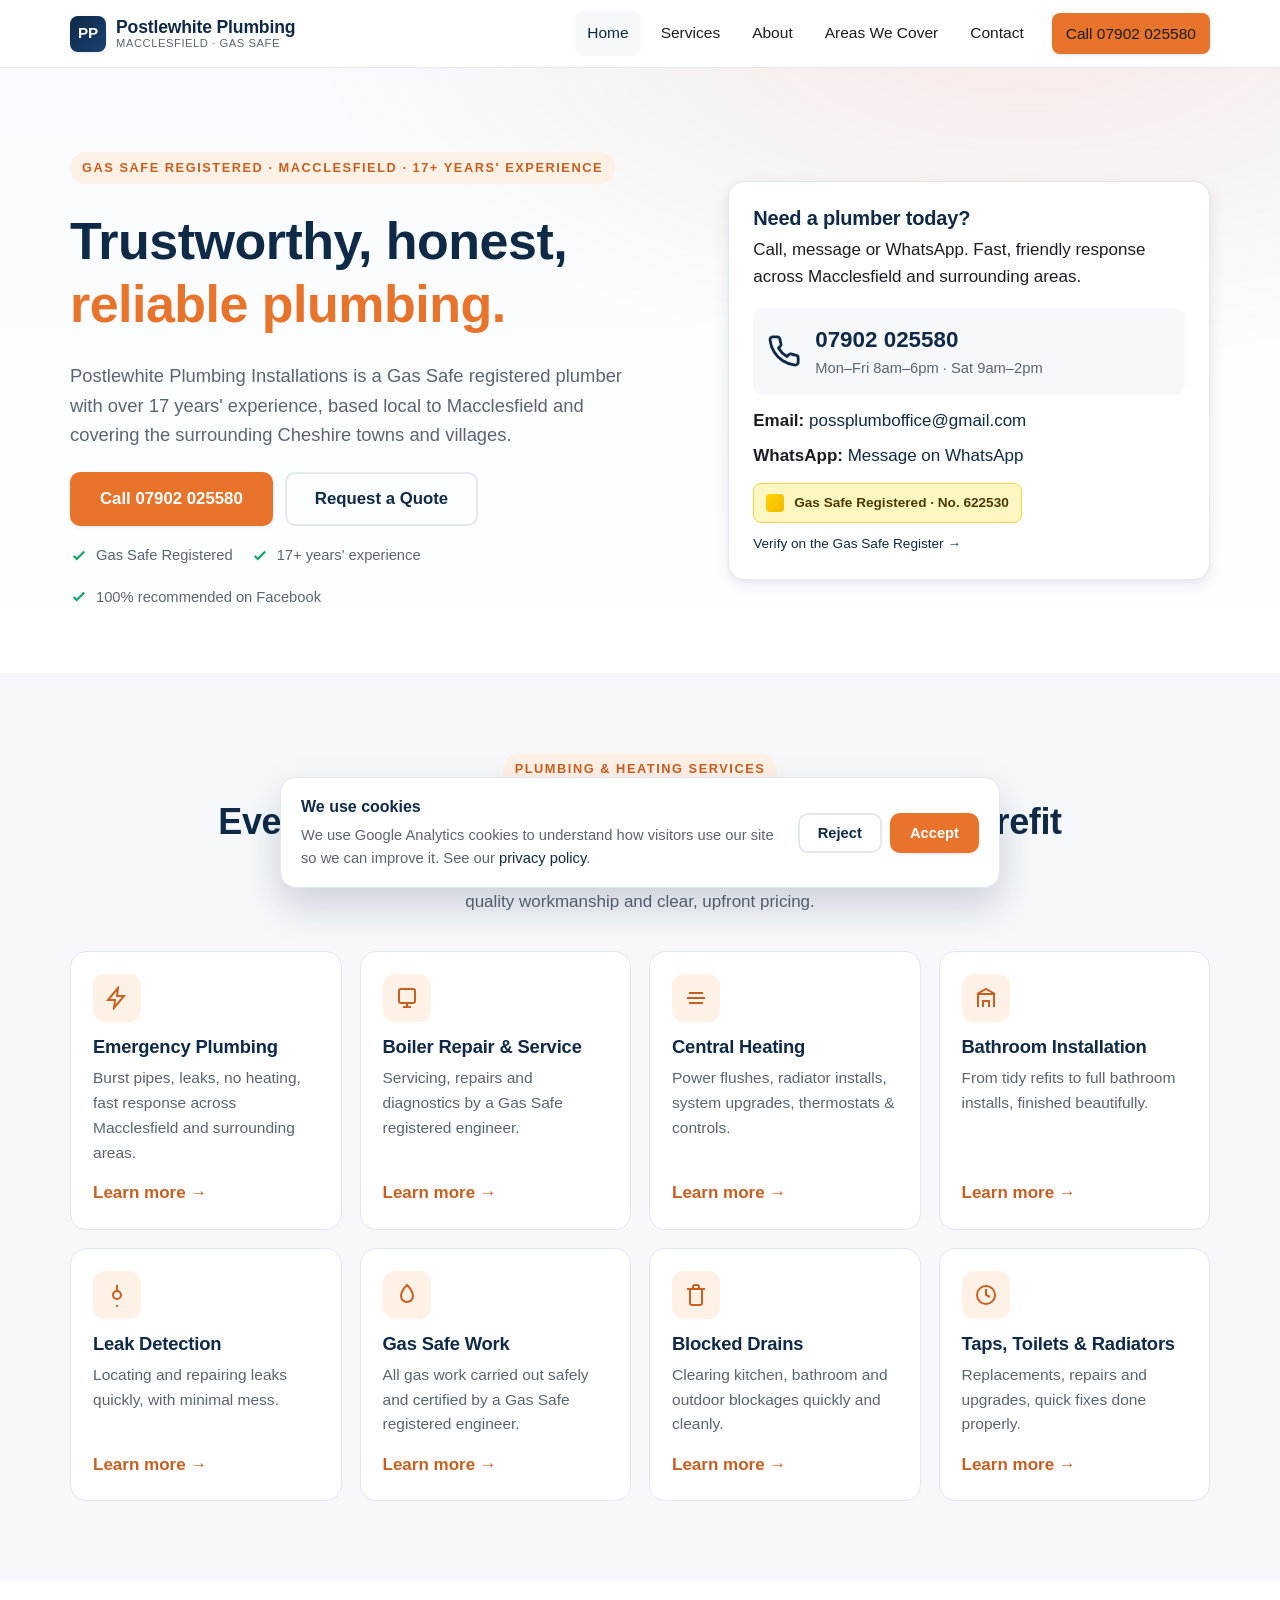
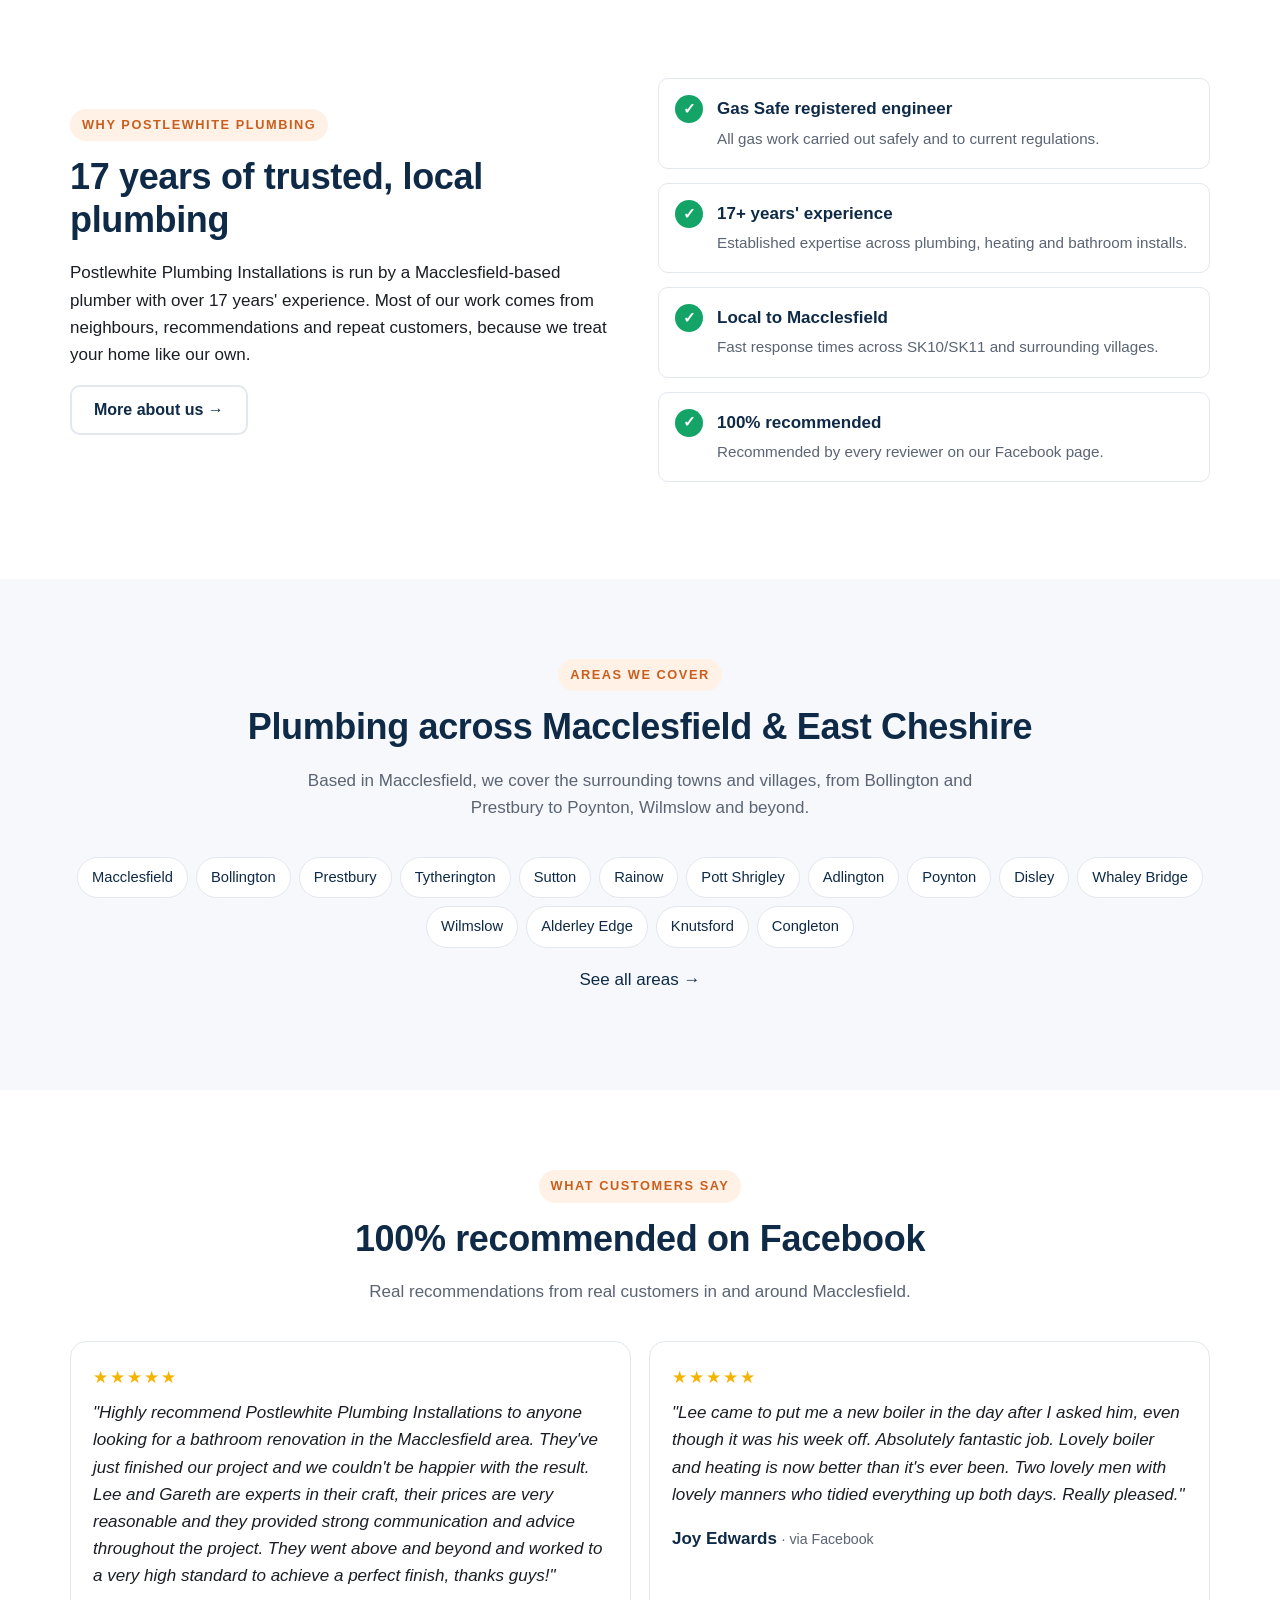
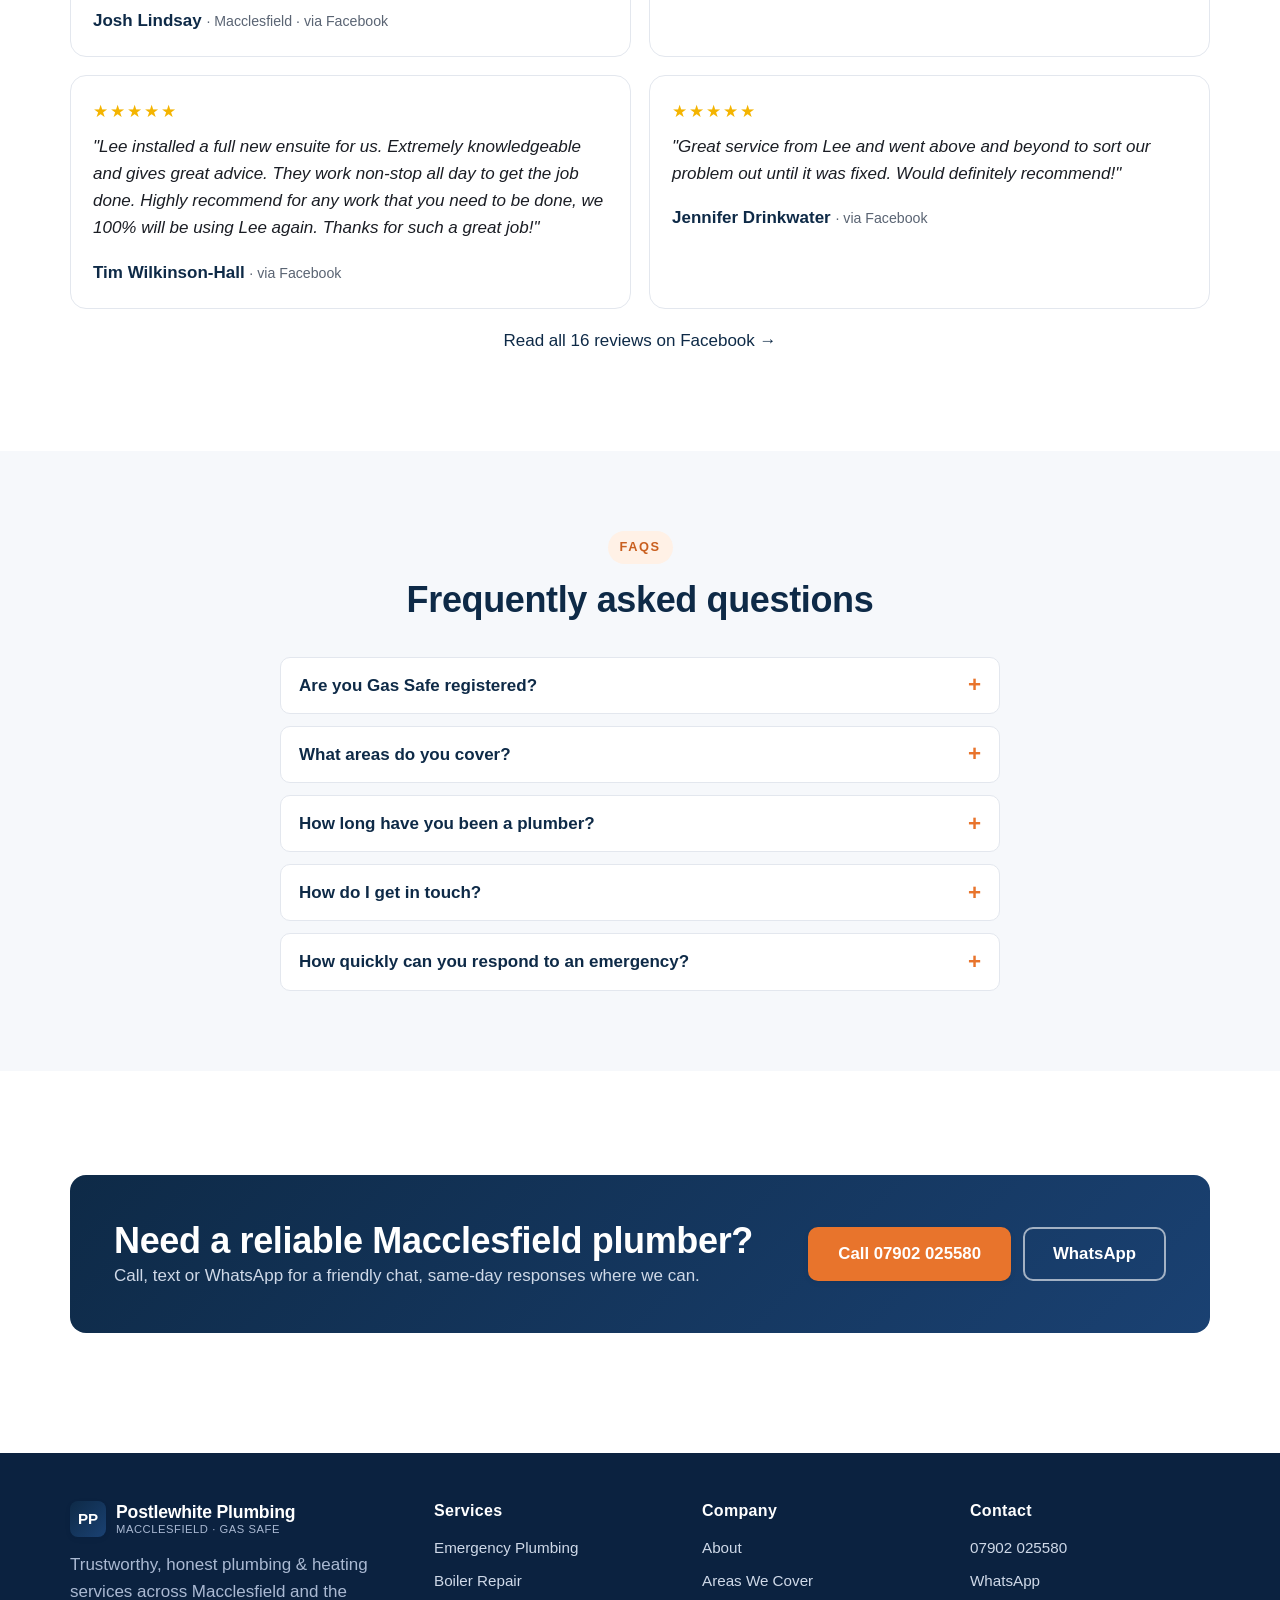
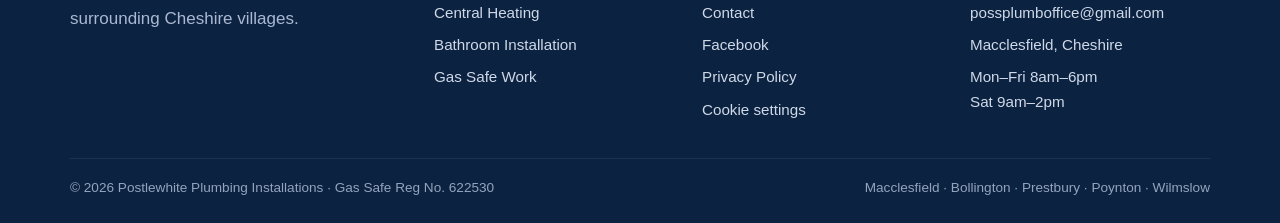
==== commit b18e0bbb: "cookies/gdpr" ====
--- a/index.html
+++ b/index.html
@@ -9,7 +9,6 @@
 <meta name="description" content="Postlewhite Plumbing Installations, Gas Safe registered plumber with 17+ years' experience covering Macclesfield, Bollington, Prestbury, Poynton, Wilmslow and surrounding Cheshire areas. Trustworthy, honest, reliable. Call 07902 025580.">
 <link rel="canonical" href="https://www.postlewhiteplumbing.co.uk/">
 
-<!-- Open Graph / social -->
 <meta property="og:type" content="website">
 <meta property="og:locale" content="en_GB">
 <meta property="og:title" content="Postlewhite Plumbing | Gas Safe Plumber in Macclesfield">
@@ -21,7 +20,6 @@
 <meta name="twitter:title" content="Postlewhite Plumbing | Gas Safe Plumber in Macclesfield">
 <meta name="twitter:description" content="Trustworthy, honest plumbing &amp; heating across Macclesfield. 17+ years' experience.">
 
-<!-- Favicons -->
 <link rel="icon" href="assets/img/favicon.svg" type="image/svg+xml">
 <link rel="apple-touch-icon" href="assets/img/apple-touch-icon.png">
 <link rel="alternate" hreflang="en-GB" href="https://www.postlewhiteplumbing.co.uk/">
@@ -30,15 +28,6 @@
 
 <link rel="stylesheet" href="assets/css/styles.css">
 
-<!--
-  TODO before publishing:
-  - Add real Gas Safe Register number where it says "[verify]"
-  - Replace placeholder reviews with real ones from FB (with customer permission)
-  - Add real OG image at /assets/img/og-image.png (1200x630)
-  - Confirm opening hours are correct
--->
-
-<!-- Schema.org: LocalBusiness / Plumber + Reviews -->
 <script type="application/ld+json">
 {
   "@context": "https://schema.org",
@@ -52,93 +41,40 @@
   "email": "possplumboffice@gmail.com",
   "priceRange": "££",
   "description": "Trustworthy, honest and reliable Gas Safe registered plumber with over 17 years' experience covering Macclesfield and surrounding Cheshire areas.",
-  "address": {
-    "@type": "PostalAddress",
-    "addressLocality": "Macclesfield",
-    "addressRegion": "Cheshire",
-    "postalCode": "SK10",
-    "addressCountry": "GB"
-  },
-  "geo": {
-    "@type": "GeoCoordinates",
-    "latitude": 53.2587,
-    "longitude": -2.1252
-  },
-  "areaServed": [
-    "Macclesfield", "Bollington", "Prestbury", "Tytherington", "Sutton",
-    "Rainow", "Pott Shrigley", "Adlington", "Poynton", "Disley",
-    "Whaley Bridge", "Wilmslow", "Alderley Edge", "Knutsford", "Congleton"
+  "address": {"@type": "PostalAddress","addressLocality": "Macclesfield","addressRegion": "Cheshire","postalCode": "SK10","addressCountry": "GB"},
+  "geo": {"@type": "GeoCoordinates","latitude": 53.2587,"longitude": -2.1252},
+  "areaServed": ["Macclesfield","Bollington","Prestbury","Tytherington","Sutton","Rainow","Pott Shrigley","Adlington","Poynton","Disley","Whaley Bridge","Wilmslow","Alderley Edge","Knutsford","Congleton"],
+  "openingHoursSpecification": [
+    {"@type": "OpeningHoursSpecification","dayOfWeek": ["Monday","Tuesday","Wednesday","Thursday","Friday"],"opens": "08:00","closes": "18:00"},
+    {"@type": "OpeningHoursSpecification","dayOfWeek": ["Saturday"],"opens": "09:00","closes": "14:00"}
   ],
-  "openingHoursSpecification": [
-    {
-      "@type": "OpeningHoursSpecification",
-      "dayOfWeek": ["Monday","Tuesday","Wednesday","Thursday","Friday"],
-      "opens": "08:00",
-      "closes": "18:00"
-    },
-    {
-      "@type": "OpeningHoursSpecification",
-      "dayOfWeek": ["Saturday"],
-      "opens": "09:00",
-      "closes": "14:00"
-    }
+  "aggregateRating": {"@type": "AggregateRating","ratingValue": 5,"reviewCount": 16,"bestRating": 5,"worstRating": 1},
+  "review": [
+    {"@type": "Review","author": {"@type": "Person","name": "Josh Lindsay"},"reviewRating": {"@type": "Rating","ratingValue": 5,"bestRating": 5},"reviewBody": "Highly recommend Postlewhite Plumbing Installations to anyone looking for a bathroom renovation in the Macclesfield area. They've just finished our project and we couldn't be happier with the result. Lee and Gareth are experts in their craft, their prices are very reasonable and they provided strong communication and advice throughout the project. They went above and beyond and worked to a very high standard to achieve a perfect finish, thanks guys!","publisher": {"@type": "Organization","name": "Facebook"}},
+    {"@type": "Review","author": {"@type": "Person","name": "Joy Edwards"},"reviewRating": {"@type": "Rating","ratingValue": 5,"bestRating": 5},"reviewBody": "Lee came to put me a new boiler in the day after I asked him, even though it was his week off. Absolutely fantastic job. Lovely boiler and heating is now better than it's ever been. Two lovely men with lovely manners who tidied everything up both days. Really pleased.","publisher": {"@type": "Organization","name": "Facebook"}},
+    {"@type": "Review","author": {"@type": "Person","name": "Tim Wilkinson-Hall"},"reviewRating": {"@type": "Rating","ratingValue": 5,"bestRating": 5},"reviewBody": "Lee installed a full new ensuite for us. Extremely knowledgeable and gives great advice. They work non-stop all day to get the job done. Highly recommend for any work that you need to be done, we 100% will be using Lee again. Thanks for such a great job!","publisher": {"@type": "Organization","name": "Facebook"}},
+    {"@type": "Review","author": {"@type": "Person","name": "Jennifer Drinkwater"},"reviewRating": {"@type": "Rating","ratingValue": 5,"bestRating": 5},"reviewBody": "Great service from Lee and went above and beyond to sort our problem out until it was fixed. Would definitely recommend!","publisher": {"@type": "Organization","name": "Facebook"}}
   ],
-  "aggregateRating": {
-    "@type": "AggregateRating",
-    "ratingValue": "5.0",
-    "reviewCount": "16",
-    "bestRating": "5"
-  },
-  "review": [
-    {
-      "@type": "Review",
-      "author": {"@type": "Person", "name": "Josh Lindsay"},
-      "reviewRating": {"@type": "Rating", "ratingValue": "5", "bestRating": "5"},
-      "reviewBody": "Highly recommend Postlewhite Plumbing Installations to anyone looking for a bathroom renovation in the Macclesfield area. They've just finished our project and we couldn't be happier with the result. Lee and Gareth are experts in their craft, their prices are very reasonable and they provided strong communication and advice throughout the project. They went above and beyond and worked to a very high standard to achieve a perfect finish, thanks guys!",
-      "publisher": {"@type": "Organization", "name": "Facebook"}
-    },
-    {
-      "@type": "Review",
-      "author": {"@type": "Person", "name": "Joy Edwards"},
-      "reviewRating": {"@type": "Rating", "ratingValue": "5", "bestRating": "5"},
-      "reviewBody": "Lee came to put me a new boiler in the day after I asked him, even though it was his week off. Absolutely fantastic job. Lovely boiler and heating is now better than it's ever been. Two lovely men with lovely manners who tidied everything up both days. Really pleased.",
-      "publisher": {"@type": "Organization", "name": "Facebook"}
-    },
-    {
-      "@type": "Review",
-      "author": {"@type": "Person", "name": "Tim Wilkinson-Hall"},
-      "reviewRating": {"@type": "Rating", "ratingValue": "5", "bestRating": "5"},
-      "reviewBody": "Lee installed a full new ensuite for us. Extremely knowledgeable and gives great advice. They work non-stop all day to get the job done. Highly recommend for any work that you need to be done, we 100% will be using Lee again. Thanks for such a great job!",
-      "publisher": {"@type": "Organization", "name": "Facebook"}
-    },
-    {
-      "@type": "Review",
-      "author": {"@type": "Person", "name": "Jennifer Drinkwater"},
-      "reviewRating": {"@type": "Rating", "ratingValue": "5", "bestRating": "5"},
-      "reviewBody": "Great service from Lee and went above and beyond to sort our problem out until it was fixed. Would definitely recommend!",
-      "publisher": {"@type": "Organization", "name": "Facebook"}
-    }
-  ],
-  "hasCredential": {
-    "@type": "EducationalOccupationalCredential",
-    "credentialCategory": "Gas Safe Register",
-    "name": "Gas Safe Registered Engineer",
-    "identifier": "622530"
-  },
-  "sameAs": [
-    "https://www.facebook.com/Postlewhiteplumbing/"
-  ]
+  "hasCredential": {"@type": "EducationalOccupationalCredential","credentialCategory": "Gas Safe Register","name": "Gas Safe Registered Engineer","identifier": "622530"},
+  "sameAs": ["https://www.facebook.com/Postlewhiteplumbing/"]
 }
 </script>
-
-<!-- Google tag (gtag.js) -->
+<!-- Google tag (gtag.js) with Consent Mode v2 -->
 <script async src="https://www.googletagmanager.com/gtag/js?id=G-QJ4YRCMSEJ"></script>
 <script>
   window.dataLayer = window.dataLayer || [];
   function gtag(){dataLayer.push(arguments);}
+  gtag('consent', 'default', {
+    'ad_storage': 'denied',
+    'ad_user_data': 'denied',
+    'ad_personalization': 'denied',
+    'analytics_storage': 'denied',
+    'wait_for_update': 500
+  });
   gtag('js', new Date());
   gtag('config', 'G-QJ4YRCMSEJ');
 </script>
+<script src="/assets/js/consent.js" defer></script>
 </head>
 <body>
 <a class="skip-link" href="#main">Skip to main content</a>
@@ -149,11 +85,7 @@
       <span class="brand-mark" aria-hidden="true">PP</span>
       <span class="brand-name">Postlewhite Plumbing<small>Macclesfield · Gas Safe</small></span>
     </a>
-
-    <button class="nav-toggle" type="button" aria-label="Open menu" aria-controls="primary-nav" aria-expanded="false">
-      <span></span>
-    </button>
-
+    <button class="nav-toggle" type="button" aria-label="Open menu" aria-controls="primary-nav" aria-expanded="false"><span></span></button>
     <nav id="primary-nav" class="primary-nav" aria-label="Main">
       <a href="index.html">Home</a>
       <a href="services.html">Services</a>
@@ -167,7 +99,6 @@
 
 <main id="main">
 
-  <!-- HERO -->
   <section class="hero">
     <div class="container hero-grid">
       <div>
@@ -205,7 +136,6 @@
     </div>
   </section>
 
-  <!-- SERVICES -->
   <section class="section section-alt" id="services">
     <div class="container">
       <div class="section-head">
@@ -213,84 +143,19 @@
         <h2>Everything from a leaky tap to a full bathroom refit</h2>
         <p>Whatever your plumbing or heating need, Postlewhite Plumbing has you covered with quality workmanship and clear, upfront pricing.</p>
       </div>
-
       <div class="grid grid-2 grid-4">
-        <article class="card">
-          <div class="card-icon">
-            <svg width="24" height="24" viewBox="0 0 24 24" fill="none" stroke="currentColor" stroke-width="2"><path d="M13 2 3 14h7l-1 8 10-12h-7z"/></svg>
-          </div>
-          <h3>Emergency Plumbing</h3>
-          <p>Burst pipes, leaks, no heating, fast response across Macclesfield and surrounding areas.</p>
-          <a class="card-link" href="services.html#emergency">Learn more →</a>
-        </article>
-
-        <article class="card">
-          <div class="card-icon">
-            <svg width="24" height="24" viewBox="0 0 24 24" fill="none" stroke="currentColor" stroke-width="2"><rect x="4" y="3" width="16" height="14" rx="2"/><path d="M8 21h8M12 17v4"/></svg>
-          </div>
-          <h3>Boiler Repair &amp; Service</h3>
-          <p>Servicing, repairs and diagnostics by a Gas Safe registered engineer.</p>
-          <a class="card-link" href="services.html#boilers">Learn more →</a>
-        </article>
-
-        <article class="card">
-          <div class="card-icon">
-            <svg width="24" height="24" viewBox="0 0 24 24" fill="none" stroke="currentColor" stroke-width="2"><path d="M3 12h18M5 7h14M5 17h14"/></svg>
-          </div>
-          <h3>Central Heating</h3>
-          <p>Power flushes, radiator installs, system upgrades, thermostats &amp; controls.</p>
-          <a class="card-link" href="services.html#heating">Learn more →</a>
-        </article>
-
-        <article class="card">
-          <div class="card-icon">
-            <svg width="24" height="24" viewBox="0 0 24 24" fill="none" stroke="currentColor" stroke-width="2"><path d="M4 21V8h16v13M9 21v-6h6v6M3 8l9-5 9 5"/></svg>
-          </div>
-          <h3>Bathroom Installation</h3>
-          <p>From tidy refits to full bathroom installs, finished beautifully.</p>
-          <a class="card-link" href="services.html#bathrooms">Learn more →</a>
-        </article>
-
-        <article class="card">
-          <div class="card-icon">
-            <svg width="24" height="24" viewBox="0 0 24 24" fill="none" stroke="currentColor" stroke-width="2"><path d="M12 2v6m0 0a4 4 0 1 0 0 8 4 4 0 0 0 0-8zm0 14v6"/></svg>
-          </div>
-          <h3>Leak Detection</h3>
-          <p>Locating and repairing leaks quickly, with minimal mess.</p>
-          <a class="card-link" href="services.html#leaks">Learn more →</a>
-        </article>
-
-        <article class="card">
-          <div class="card-icon">
-            <svg width="24" height="24" viewBox="0 0 24 24" fill="none" stroke="currentColor" stroke-width="2"><path d="M12 2C8 6 6 9 6 13a6 6 0 0 0 12 0c0-4-2-7-6-11z"/></svg>
-          </div>
-          <h3>Gas Safe Work</h3>
-          <p>All gas work carried out safely and certified by a Gas Safe registered engineer.</p>
-          <a class="card-link" href="services.html#gas">Learn more →</a>
-        </article>
-
-        <article class="card">
-          <div class="card-icon">
-            <svg width="24" height="24" viewBox="0 0 24 24" fill="none" stroke="currentColor" stroke-width="2"><path d="M3 6h18M6 6v14a2 2 0 0 0 2 2h8a2 2 0 0 0 2-2V6M9 6V4a2 2 0 0 1 2-2h2a2 2 0 0 1 2 2v2"/></svg>
-          </div>
-          <h3>Blocked Drains</h3>
-          <p>Clearing kitchen, bathroom and outdoor blockages quickly and cleanly.</p>
-          <a class="card-link" href="services.html#drains">Learn more →</a>
-        </article>
-
-        <article class="card">
-          <div class="card-icon">
-            <svg width="24" height="24" viewBox="0 0 24 24" fill="none" stroke="currentColor" stroke-width="2"><circle cx="12" cy="12" r="9"/><path d="M12 6v6l4 2"/></svg>
-          </div>
-          <h3>Taps, Toilets &amp; Radiators</h3>
-          <p>Replacements, repairs and upgrades, quick fixes done properly.</p>
-          <a class="card-link" href="services.html#repairs">Learn more →</a>
-        </article>
-      </div>
-    </div>
-  </section>
-
-  <!-- WHY US -->
+        <article class="card"><div class="card-icon"><svg width="24" height="24" viewBox="0 0 24 24" fill="none" stroke="currentColor" stroke-width="2"><path d="M13 2 3 14h7l-1 8 10-12h-7z"/></svg></div><h3>Emergency Plumbing</h3><p>Burst pipes, leaks, no heating, fast response across Macclesfield and surrounding areas.</p><a class="card-link" href="services.html#emergency">Learn more →</a></article>
+        <article class="card"><div class="card-icon"><svg width="24" height="24" viewBox="0 0 24 24" fill="none" stroke="currentColor" stroke-width="2"><rect x="4" y="3" width="16" height="14" rx="2"/><path d="M8 21h8M12 17v4"/></svg></div><h3>Boiler Repair &amp; Service</h3><p>Servicing, repairs and diagnostics by a Gas Safe registered engineer.</p><a class="card-link" href="services.html#boilers">Learn more →</a></article>
+        <article class="card"><div class="card-icon"><svg width="24" height="24" viewBox="0 0 24 24" fill="none" stroke="currentColor" stroke-width="2"><path d="M3 12h18M5 7h14M5 17h14"/></svg></div><h3>Central Heating</h3><p>Power flushes, radiator installs, system upgrades, thermostats &amp; controls.</p><a class="card-link" href="services.html#heating">Learn more →</a></article>
+        <article class="card"><div class="card-icon"><svg width="24" height="24" viewBox="0 0 24 24" fill="none" stroke="currentColor" stroke-width="2"><path d="M4 21V8h16v13M9 21v-6h6v6M3 8l9-5 9 5"/></svg></div><h3>Bathroom Installation</h3><p>From tidy refits to full bathroom installs, finished beautifully.</p><a class="card-link" href="services.html#bathrooms">Learn more →</a></article>
+        <article class="card"><div class="card-icon"><svg width="24" height="24" viewBox="0 0 24 24" fill="none" stroke="currentColor" stroke-width="2"><path d="M12 2v6m0 0a4 4 0 1 0 0 8 4 4 0 0 0 0-8zm0 14v6"/></svg></div><h3>Leak Detection</h3><p>Locating and repairing leaks quickly, with minimal mess.</p><a class="card-link" href="services.html#leaks">Learn more →</a></article>
+        <article class="card"><div class="card-icon"><svg width="24" height="24" viewBox="0 0 24 24" fill="none" stroke="currentColor" stroke-width="2"><path d="M12 2C8 6 6 9 6 13a6 6 0 0 0 12 0c0-4-2-7-6-11z"/></svg></div><h3>Gas Safe Work</h3><p>All gas work carried out safely and certified by a Gas Safe registered engineer.</p><a class="card-link" href="services.html#gas">Learn more →</a></article>
+        <article class="card"><div class="card-icon"><svg width="24" height="24" viewBox="0 0 24 24" fill="none" stroke="currentColor" stroke-width="2"><path d="M3 6h18M6 6v14a2 2 0 0 0 2 2h8a2 2 0 0 0 2-2V6M9 6V4a2 2 0 0 1 2-2h2a2 2 0 0 1 2 2v2"/></svg></div><h3>Blocked Drains</h3><p>Clearing kitchen, bathroom and outdoor blockages quickly and cleanly.</p><a class="card-link" href="services.html#drains">Learn more →</a></article>
+        <article class="card"><div class="card-icon"><svg width="24" height="24" viewBox="0 0 24 24" fill="none" stroke="currentColor" stroke-width="2"><circle cx="12" cy="12" r="9"/><path d="M12 6v6l4 2"/></svg></div><h3>Taps, Toilets &amp; Radiators</h3><p>Replacements, repairs and upgrades, quick fixes done properly.</p><a class="card-link" href="services.html#repairs">Learn more →</a></article>
+      </div>
+    </div>
+  </section>
+
   <section class="section">
     <div class="container">
       <div class="grid grid-2" style="gap:36px; align-items:center;">
@@ -301,28 +166,15 @@
           <p><a class="btn btn-ghost" href="about.html">More about us →</a></p>
         </div>
         <ul class="why-list">
-          <li>
-            <span class="check" aria-hidden="true">✓</span>
-            <div><strong>Gas Safe registered engineer</strong><span>All gas work carried out safely and to current regulations.</span></div>
-          </li>
-          <li>
-            <span class="check" aria-hidden="true">✓</span>
-            <div><strong>17+ years' experience</strong><span>Established expertise across plumbing, heating and bathroom installs.</span></div>
-          </li>
-          <li>
-            <span class="check" aria-hidden="true">✓</span>
-            <div><strong>Local to Macclesfield</strong><span>Fast response times across SK10/SK11 and surrounding villages.</span></div>
-          </li>
-          <li>
-            <span class="check" aria-hidden="true">✓</span>
-            <div><strong>100% recommended</strong><span>Recommended by every reviewer on our Facebook page.</span></div>
-          </li>
+          <li><span class="check" aria-hidden="true">✓</span><div><strong>Gas Safe registered engineer</strong><span>All gas work carried out safely and to current regulations.</span></div></li>
+          <li><span class="check" aria-hidden="true">✓</span><div><strong>17+ years' experience</strong><span>Established expertise across plumbing, heating and bathroom installs.</span></div></li>
+          <li><span class="check" aria-hidden="true">✓</span><div><strong>Local to Macclesfield</strong><span>Fast response times across SK10/SK11 and surrounding villages.</span></div></li>
+          <li><span class="check" aria-hidden="true">✓</span><div><strong>100% recommended</strong><span>Recommended by every reviewer on our Facebook page.</span></div></li>
         </ul>
       </div>
     </div>
   </section>
 
-  <!-- AREAS -->
   <section class="section section-alt">
     <div class="container">
       <div class="section-head">
@@ -351,7 +203,6 @@
     </div>
   </section>
 
-  <!-- TESTIMONIALS, real recommendations from our Facebook page -->
   <section class="section">
     <div class="container">
       <div class="section-head">
@@ -365,19 +216,16 @@
           <p>"Highly recommend Postlewhite Plumbing Installations to anyone looking for a bathroom renovation in the Macclesfield area. They've just finished our project and we couldn't be happier with the result. Lee and Gareth are experts in their craft, their prices are very reasonable and they provided strong communication and advice throughout the project. They went above and beyond and worked to a very high standard to achieve a perfect finish, thanks guys!"</p>
           <div class="who">Josh Lindsay <small>· Macclesfield · via Facebook</small></div>
         </article>
-
         <article class="review">
           <div class="stars" aria-label="Recommends Postlewhite Plumbing">★★★★★</div>
           <p>"Lee came to put me a new boiler in the day after I asked him, even though it was his week off. Absolutely fantastic job. Lovely boiler and heating is now better than it's ever been. Two lovely men with lovely manners who tidied everything up both days. Really pleased."</p>
           <div class="who">Joy Edwards <small>· via Facebook</small></div>
         </article>
-
         <article class="review">
           <div class="stars" aria-label="Recommends Postlewhite Plumbing">★★★★★</div>
           <p>"Lee installed a full new ensuite for us. Extremely knowledgeable and gives great advice. They work non-stop all day to get the job done. Highly recommend for any work that you need to be done, we 100% will be using Lee again. Thanks for such a great job!"</p>
           <div class="who">Tim Wilkinson-Hall <small>· via Facebook</small></div>
         </article>
-
         <article class="review">
           <div class="stars" aria-label="Recommends Postlewhite Plumbing">★★★★★</div>
           <p>"Great service from Lee and went above and beyond to sort our problem out until it was fixed. Would definitely recommend!"</p>
@@ -388,7 +236,6 @@
     </div>
   </section>
 
-  <!-- FAQ -->
   <section class="section section-alt">
     <div class="container section-narrow">
       <div class="section-head">
@@ -396,35 +243,100 @@
         <h2>Frequently asked questions</h2>
       </div>
       <div class="faq">
-        <details>
-          <summary>Are you Gas Safe registered?</summary>
-          <p>Yes, all gas work is carried out by a Gas Safe registered engineer. Our registration details are available on request and on every quote and invoice.</p>
-        </details>
-        <details>
-          <summary>What areas do you cover?</summary>
-          <p>We're based in Macclesfield and cover the surrounding Cheshire towns and villages including Bollington, Prestbury, Poynton, Disley, Wilmslow, Alderley Edge, Knutsford and Congleton. <a href="areas.html">See the full list →</a></p>
-        </details>
-        <details>
-          <summary>How long have you been a plumber?</summary>
-          <p>Over 17 years' experience in the plumbing industry, covering everything from emergency repairs to full bathroom installations.</p>
-        </details>
-        <details>
-          <summary>How do I get in touch?</summary>
-          <p>Call or text 07902 025580, message us on WhatsApp, email <a href="mailto:possplumboffice@gmail.com">possplumboffice@gmail.com</a>, or send a message via Facebook.</p>
-        </details>
-        <details>
-          <summary>How quickly can you respond to an emergency?</summary>
-          <p>We do our best to respond to local emergencies the same day. Give us a call and we'll let you know our soonest availability.</p>
-        </details>
+        <details><summary>Are you Gas Safe registered?</summary><p>Yes, all gas work is carried out by a Gas Safe registered engineer. Our registration number is 622530, and you can verify us directly on the Gas Safe Register.</p></details>
+        <details><summary>What areas do you cover?</summary><p>We're based in Macclesfield and cover the surrounding Cheshire towns and villages including Bollington, Prestbury, Poynton, Disley, Wilmslow, Alderley Edge, Knutsford and Congleton. <a href="areas.html">See the full list →</a></p></details>
+        <details><summary>How long have you been a plumber?</summary><p>Over 17 years' experience in the plumbing industry, covering everything from emergency repairs to full bathroom installations.</p></details>
+        <details><summary>How do I get in touch?</summary><p>Call or text 07902 025580, message us on WhatsApp, email <a href="mailto:possplumboffice@gmail.com">possplumboffice@gmail.com</a>, or send a message via Facebook.</p></details>
+        <details><summary>How quickly can you respond to an emergency?</summary><p>We do our best to respond to local emergencies the same day. Give us a call and we'll let you know our soonest availability.</p></details>
       </div>
 
       <script type="application/ld+json">
       {
         "@context": "https://schema.org",
         "@type": "FAQPage",
-        "name": "Postlewhite Plumbing - Frequently Asked Questions",
         "mainEntity": [
-          {"@type":"Question","name":"Are you Gas Safe registered?","acceptedAnswer":{"@type":"Answer","text":"Yes, all gas work is carried out by a Gas Safe registered engineer."}},
+          {"@type":"Question","name":"Are you Gas Safe registered?","acceptedAnswer":{"@type":"Answer","text":"Yes, all gas work is carried out by a Gas Safe registered engineer (No. 622530)."}},
           {"@type":"Question","name":"What areas do you cover?","acceptedAnswer":{"@type":"Answer","text":"Macclesfield and surrounding Cheshire including Bollington, Prestbury, Poynton, Disley, Wilmslow, Alderley Edge, Knutsford and Congleton."}},
           {"@type":"Question","name":"How long have you been a plumber?","acceptedAnswer":{"@type":"Answer","text":"Over 17 years' experience in the plumbing industry, from emergency repairs to full bathroom installations."}},
-          {"@type":"Question","name":"How do I get in touch?","acceptedAnswer":{"@type":"Answer","text":"Call or text 07902 025580, message us on WhatsApp, email possplu+          {"@type":"Question","name":"How do I get in touch?","acceptedAnswer":{"@type":"Answer","text":"Call or text 07902 025580, message us on WhatsApp, email possplumboffice@gmail.com, or send a message via Facebook."}},
+          {"@type":"Question","name":"How quickly can you respond to an emergency?","acceptedAnswer":{"@type":"Answer","text":"We do our best to respond to local emergencies the same day."}}
+        ]
+      }
+      </script>
+    </div>
+  </section>
+
+  <section class="section">
+    <div class="container">
+      <div class="cta-band">
+        <div>
+          <h2>Need a reliable Macclesfield plumber?</h2>
+          <p>Call, text or WhatsApp for a friendly chat, same-day responses where we can.</p>
+        </div>
+        <div class="btns">
+          <a class="btn btn-primary btn-lg" href="tel:+447902025580">Call 07902 025580</a>
+          <a class="btn btn-outline btn-lg" href="https://wa.me/447902025580" rel="noopener">WhatsApp</a>
+        </div>
+      </div>
+    </div>
+  </section>
+
+</main>
+
+<footer class="site-footer">
+  <div class="container">
+    <div class="footer-grid">
+      <div class="footer-brand">
+        <a class="brand" href="index.html" style="color:#fff">
+          <span class="brand-mark">PP</span>
+          <span class="brand-name" style="color:#fff">Postlewhite Plumbing<small style="color:#aab9d2">Macclesfield · Gas Safe</small></span>
+        </a>
+        <p style="margin-top:14px;">Trustworthy, honest plumbing &amp; heating services across Macclesfield and the surrounding Cheshire villages.</p>
+      </div>
+      <div>
+        <h4>Services</h4>
+        <ul>
+          <li><a href="services.html#emergency">Emergency Plumbing</a></li>
+          <li><a href="services.html#boilers">Boiler Repair</a></li>
+          <li><a href="services.html#heating">Central Heating</a></li>
+          <li><a href="services.html#bathrooms">Bathroom Installation</a></li>
+          <li><a href="services.html#gas">Gas Safe Work</a></li>
+        </ul>
+      </div>
+      <div>
+        <h4>Company</h4>
+        <ul>
+          <li><a href="about.html">About</a></li>
+          <li><a href="areas.html">Areas We Cover</a></li>
+          <li><a href="contact.html">Contact</a></li>
+          <li><a href="https://www.facebook.com/Postlewhiteplumbing/" rel="noopener">Facebook</a></li>
+          <li><a href="privacy.html">Privacy Policy</a></li>
+          <li><a href="#" onclick="if(window.openCookieSettings)window.openCookieSettings();return false;">Cookie settings</a></li>
+        </ul>
+      </div>
+      <div>
+        <h4>Contact</h4>
+        <ul>
+          <li><a href="tel:+447902025580">07902 025580</a></li>
+          <li><a href="https://wa.me/447902025580" rel="noopener">WhatsApp</a></li>
+          <li><a href="mailto:possplumboffice@gmail.com">possplumboffice@gmail.com</a></li>
+          <li>Macclesfield, Cheshire</li>
+          <li>Mon–Fri 8am–6pm<br>Sat 9am–2pm</li>
+        </ul>
+      </div>
+    </div>
+    <div class="footer-bottom">
+      <span>© <span id="year">2026</span> Postlewhite Plumbing Installations · Gas Safe Reg No. 622530</span>
+      <span>Macclesfield · Bollington · Prestbury · Poynton · Wilmslow</span>
+    </div>
+  </div>
+</footer>
+
+<a class="mobile-cta" href="tel:+447902025580" aria-label="Call Postlewhite Plumbing">
+  <svg width="20" height="20" viewBox="0 0 24 24" fill="none" stroke="currentColor" stroke-width="2.4" stroke-linecap="round" stroke-linejoin="round" aria-hidden="true"><path d="M22 16.92v3a2 2 0 0 1-2.18 2 19.79 19.79 0 0 1-8.63-3.07 19.5 19.5 0 0 1-6-6 19.79 19.79 0 0 1-3.07-8.67A2 2 0 0 1 4.11 2h3a2 2 0 0 1 2 1.72 12.84 12.84 0 0 0 .7 2.81 2 2 0 0 1-.45 2.11L8.09 9.91a16 16 0 0 0 6 6l1.27-1.27a2 2 0 0 1 2.11-.45 12.84 12.84 0 0 0 2.81.7A2 2 0 0 1 22 16.92z"/></svg>
+  Call 07902 025580
+</a>
+
+<script src="assets/js/main.js" defer></script>
+</body>
+</html>
--- a/assets/css/styles.css
+++ b/assets/css/styles.css
@@ -521,3 +521,51 @@
 }
 
 ::selection { background: var(--accent); color: #fff; }
+
+/* ---------- Cookie consent banner ---------- */
+.cookie-banner {
+  position: fixed;
+  left: 12px; right: 12px;
+  bottom: calc(12px + env(safe-area-inset-bottom, 0px));
+  z-index: 90;
+  background: #fff;
+  border: 1px solid var(--border);
+  border-radius: var(--radius-lg);
+  box-shadow: var(--shadow-lg);
+  padding: 16px 20px;
+  max-width: 720px;
+  margin: 0 auto;
+  animation: cookieIn 0.25s ease-out;
+}
+@keyframes cookieIn {
+  from { opacity: 0; transform: translateY(20px); }
+  to   { opacity: 1; transform: translateY(0); }
+}
+.cookie-banner-inner {
+  display: flex; flex-wrap: wrap; align-items: center; justify-content: space-between;
+  gap: 14px;
+}
+.cookie-banner-text { flex: 1 1 280px; }
+.cookie-banner-text strong { display: block; color: var(--primary); font-size: 1rem; }
+.cookie-banner-text p { margin: 4px 0 0; font-size: 0.92rem; color: var(--text-muted); }
+.cookie-banner-actions { display: flex; gap: 8px; flex: 0 0 auto; }
+.cookie-banner-actions .btn { padding: 10px 18px; font-size: 0.92rem; }
+
+@media (max-width: 859px) {
+  .cookie-banner {
+    bottom: calc(72px + env(safe-area-inset-bottom, 0px));
+    left: 8px; right: 8px;
+    padding: 14px 16px;
+  }
+  .cookie-banner-inner { flex-direction: column; align-items: stretch; }
+  .cookie-banner-actions { justify-content: stretch; }
+  .cookie-banner-actions .btn { flex: 1; }
+}
+
+/* In-text "button" used in privacy policy to re-open settings */
+.link-button {
+  background: none; border: none; padding: 0;
+  color: var(--primary); text-decoration: underline; cursor: pointer;
+  font: inherit;
+}
+.link-button:hover { color: var(--accent-dark); }
